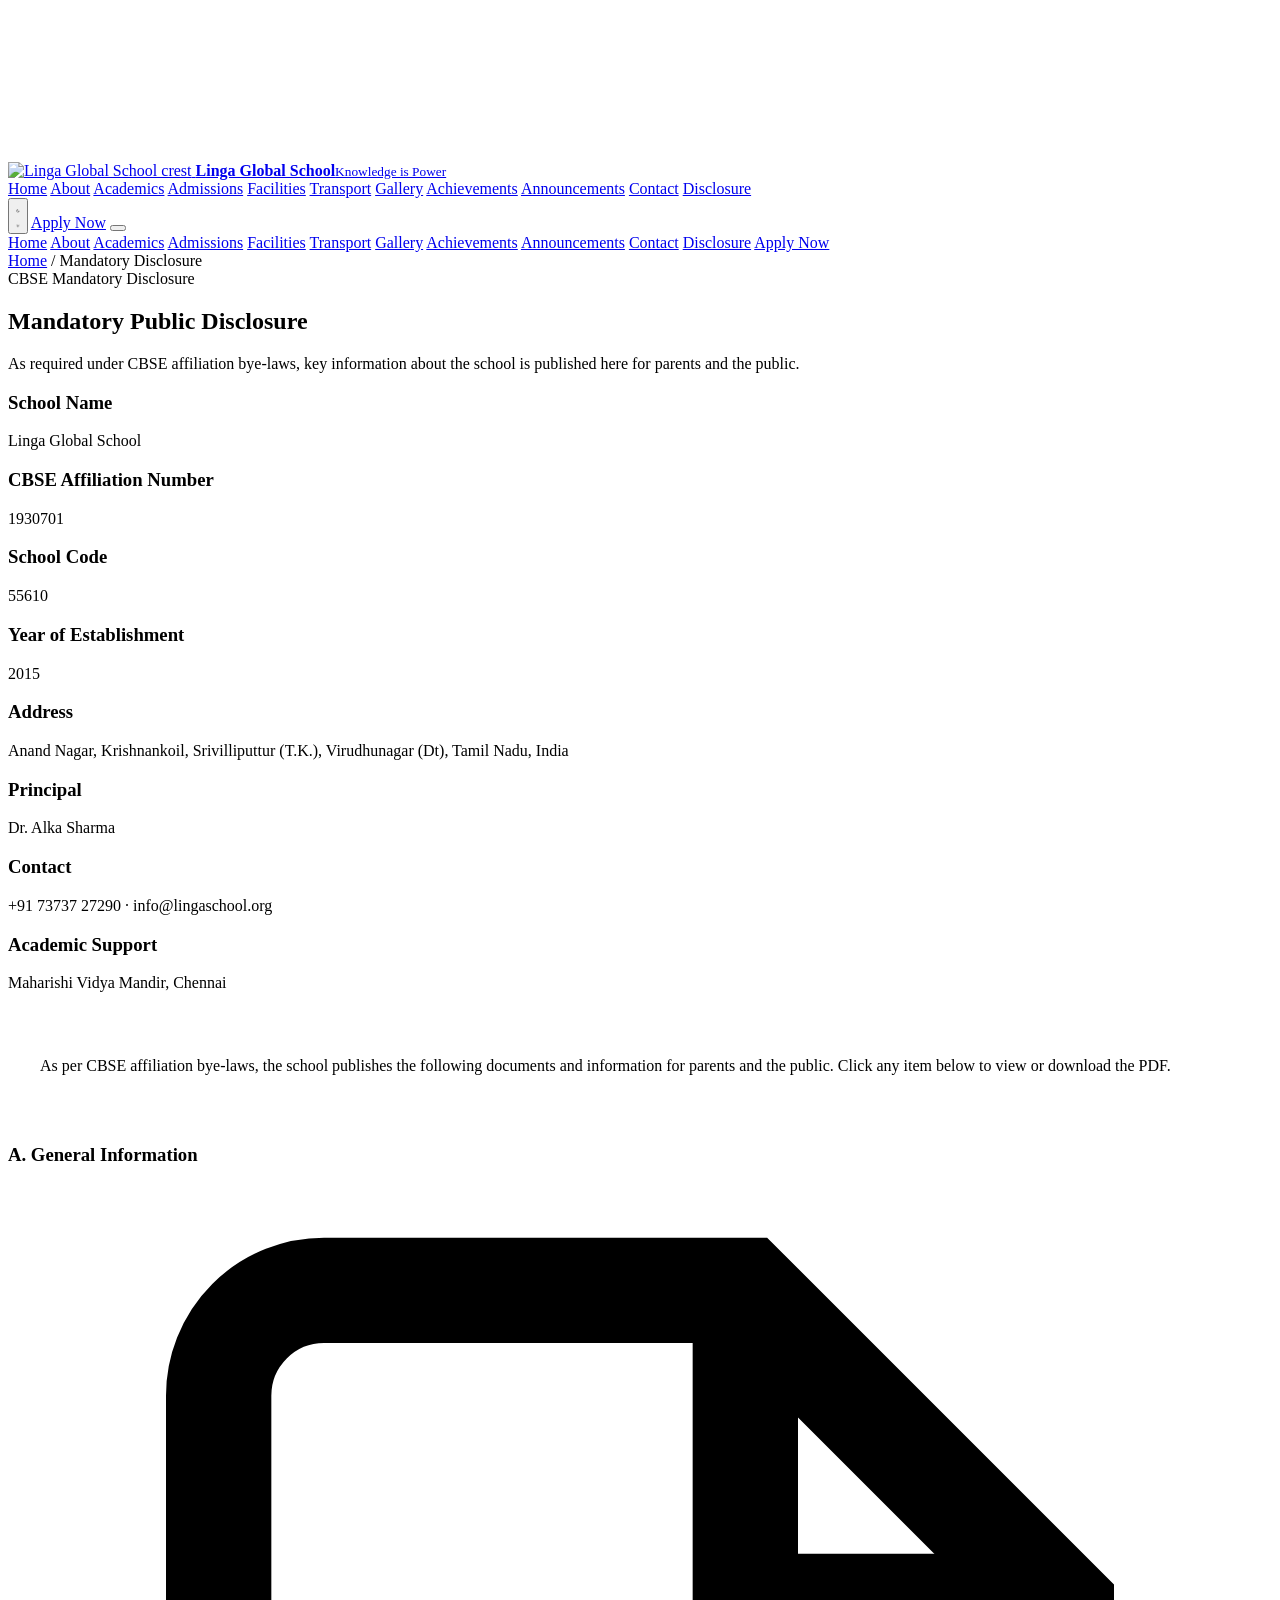
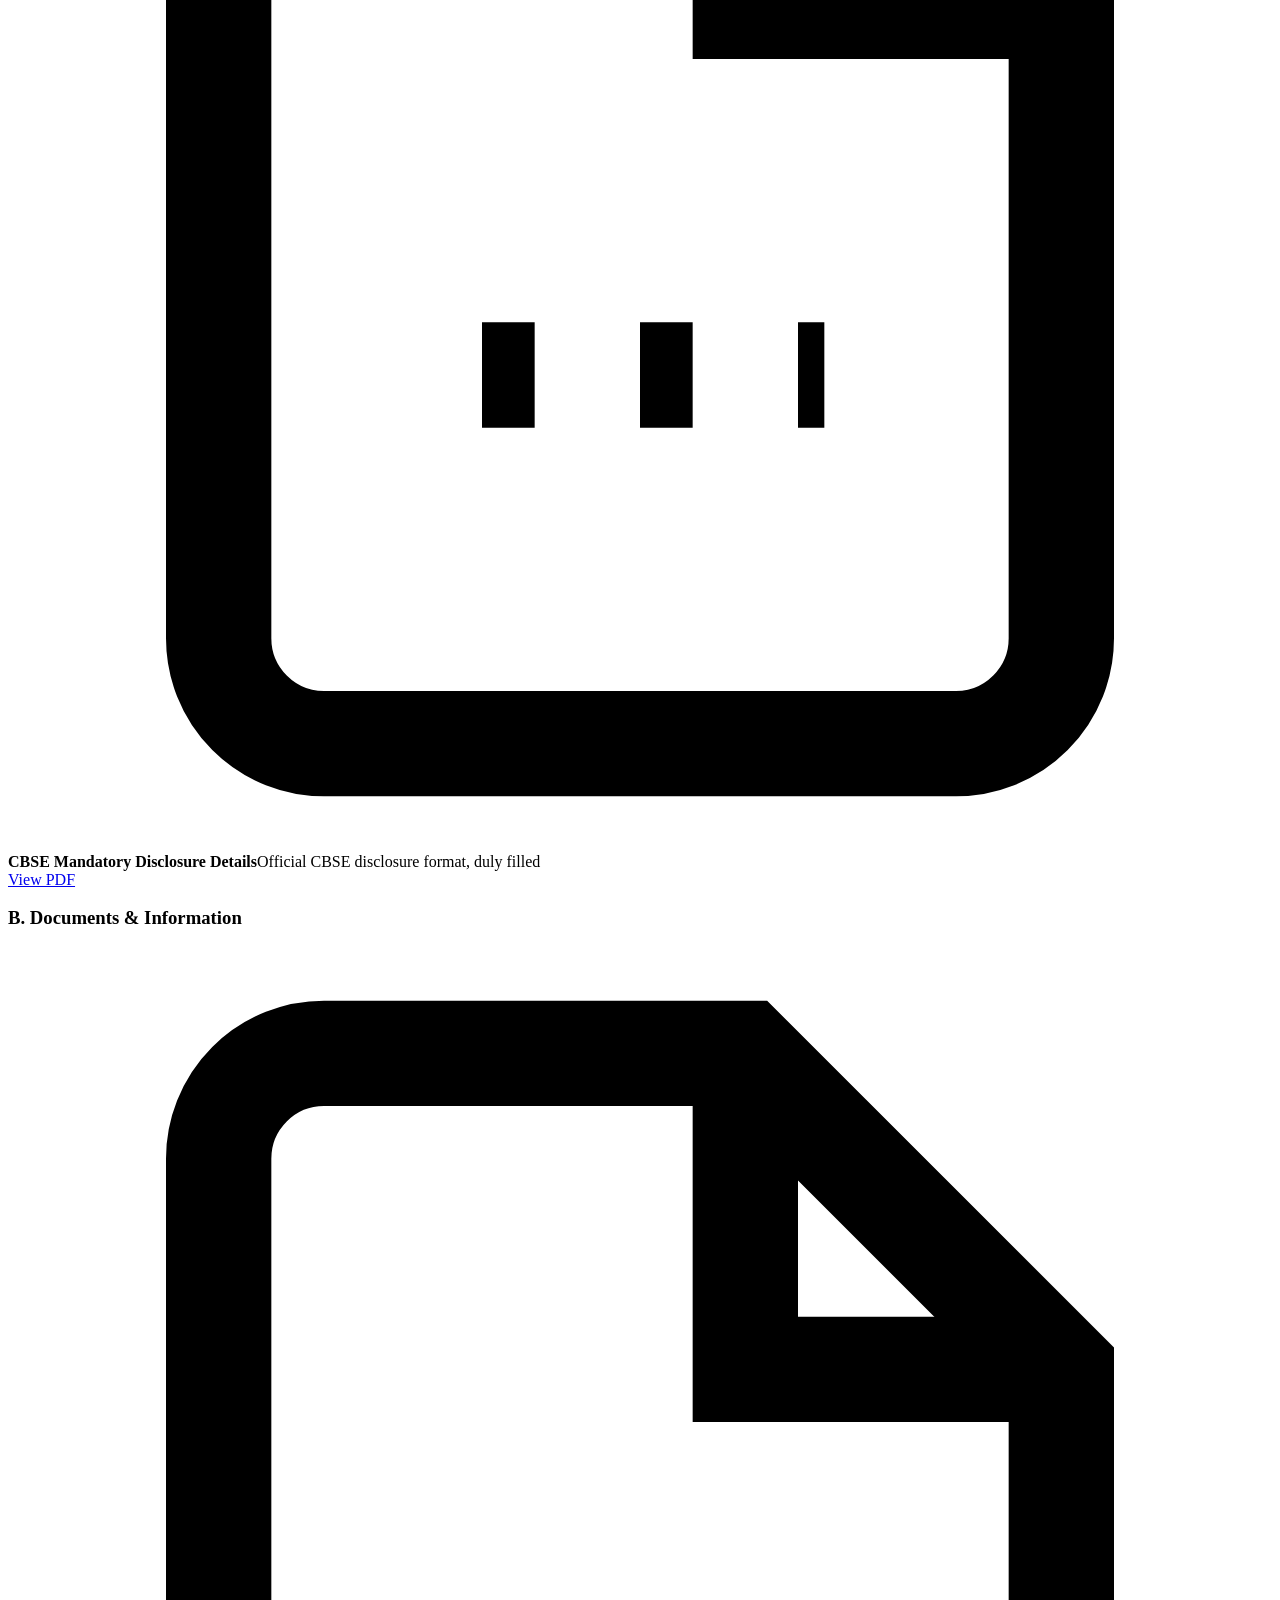
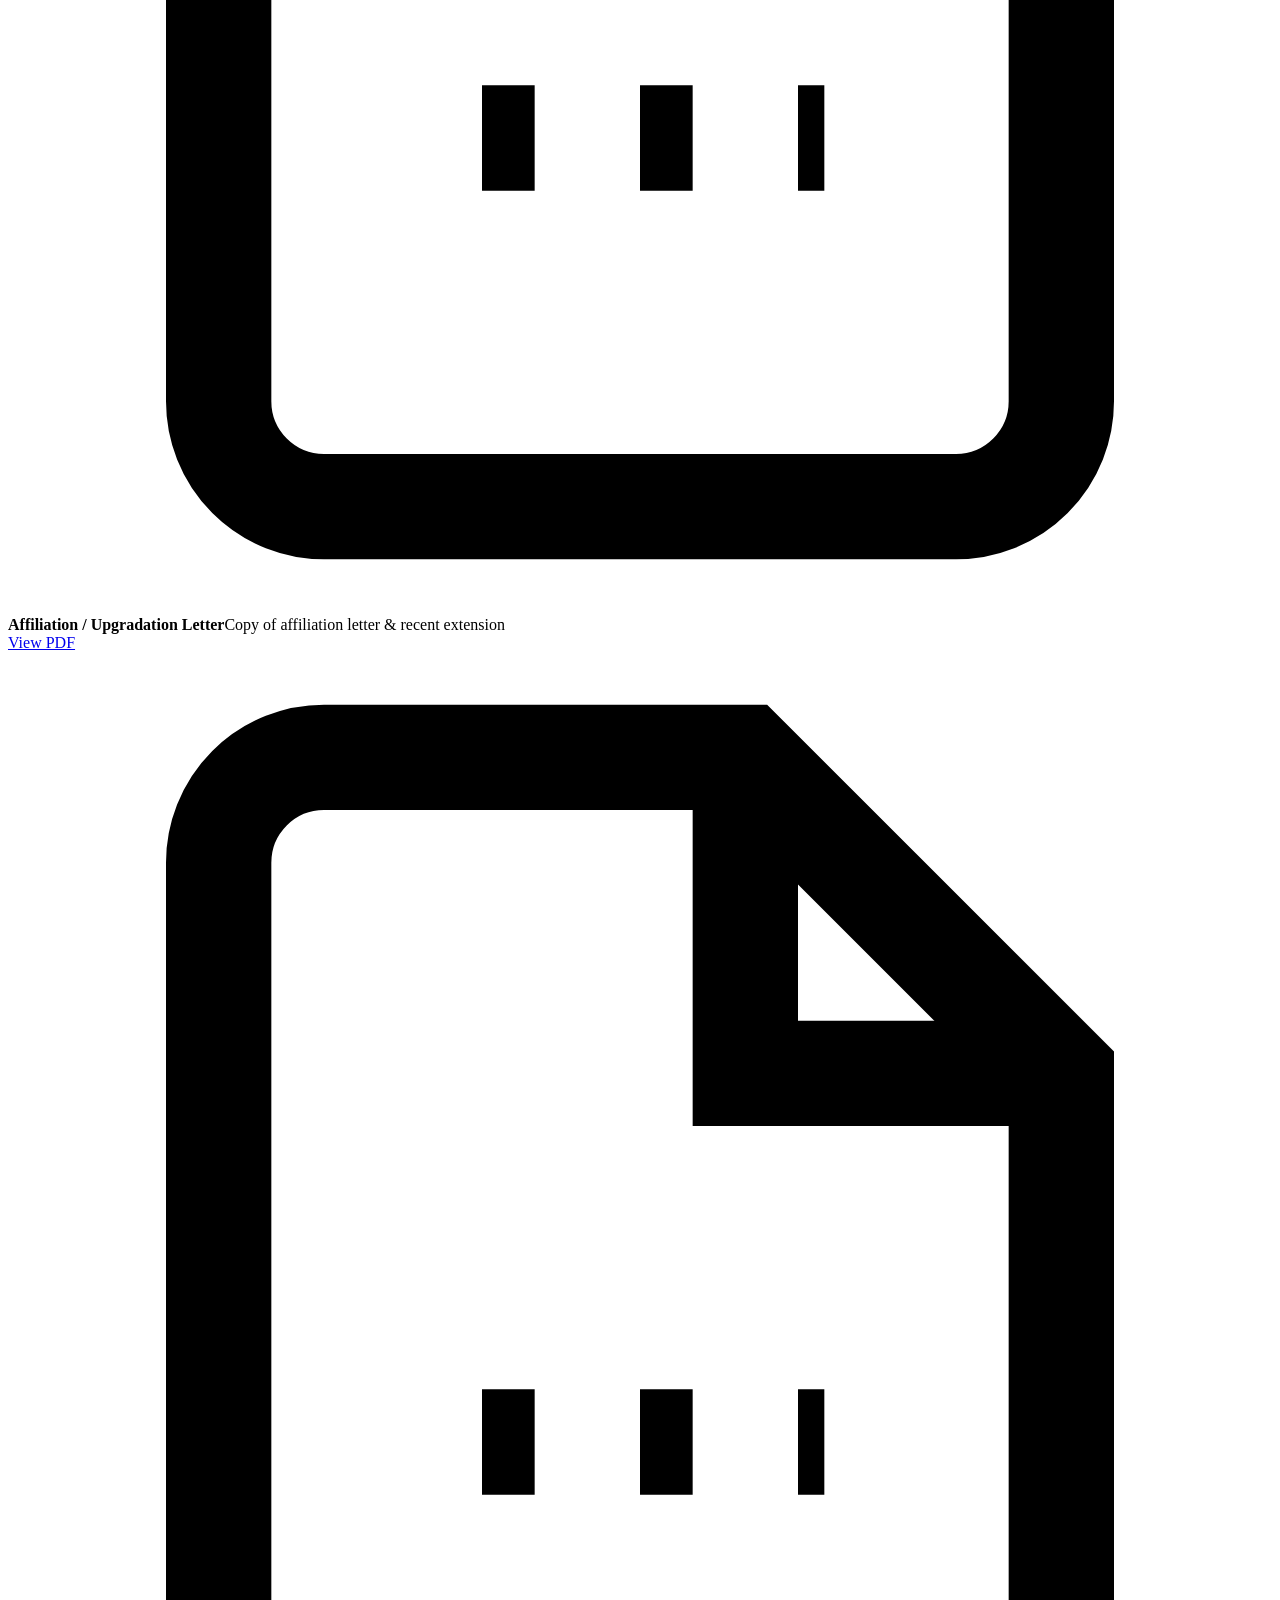
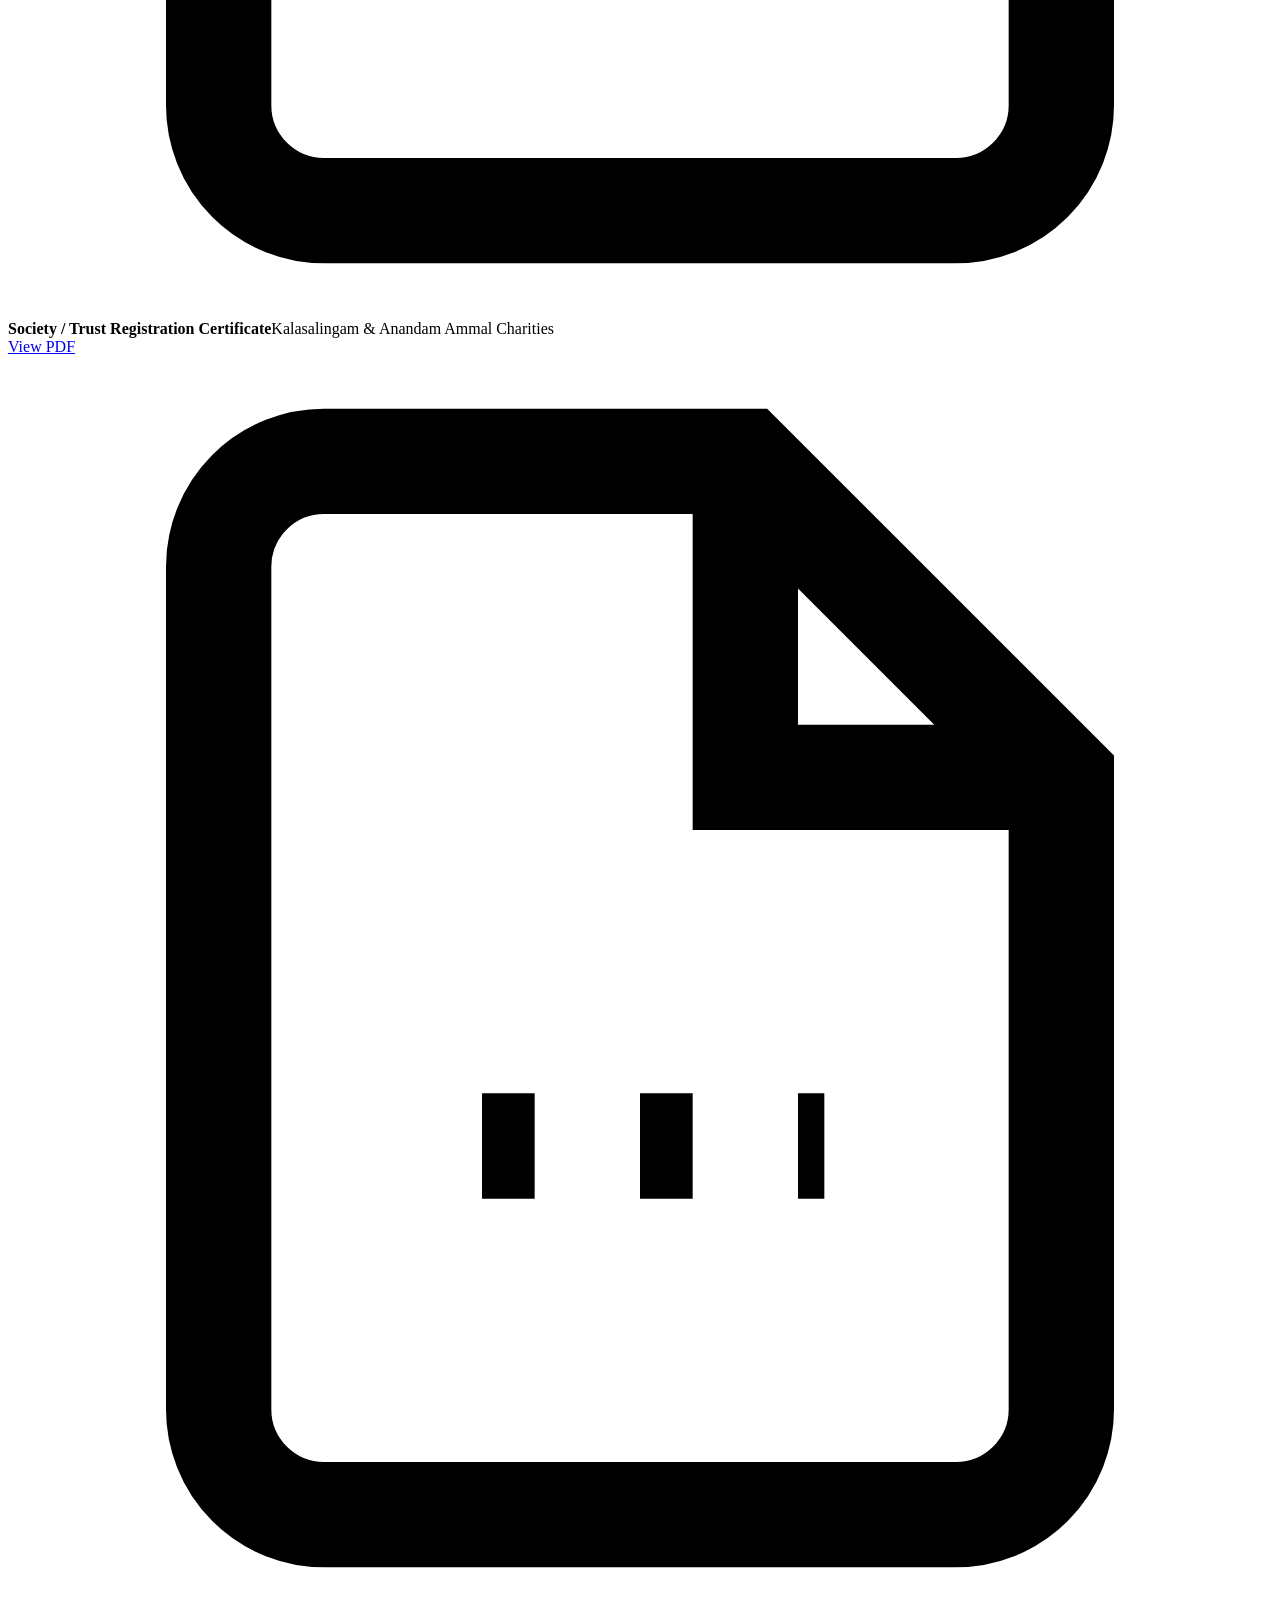
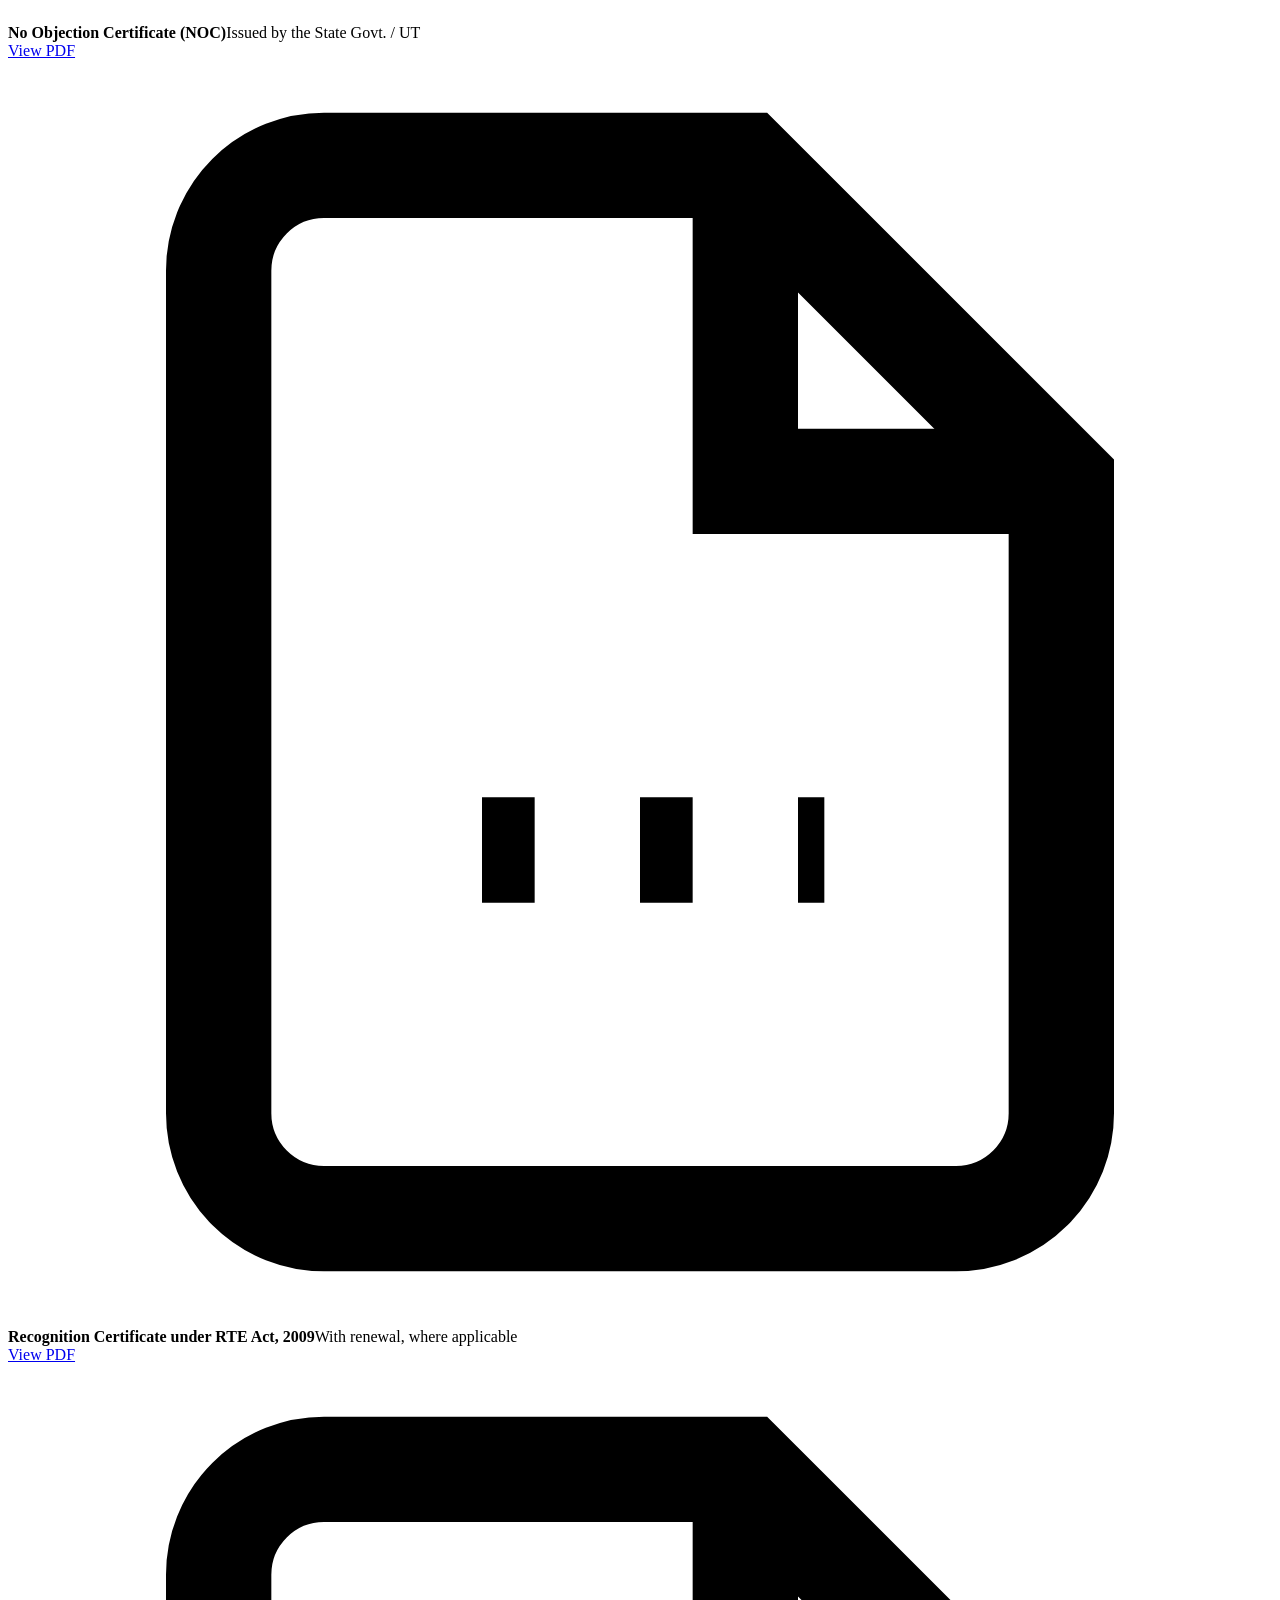
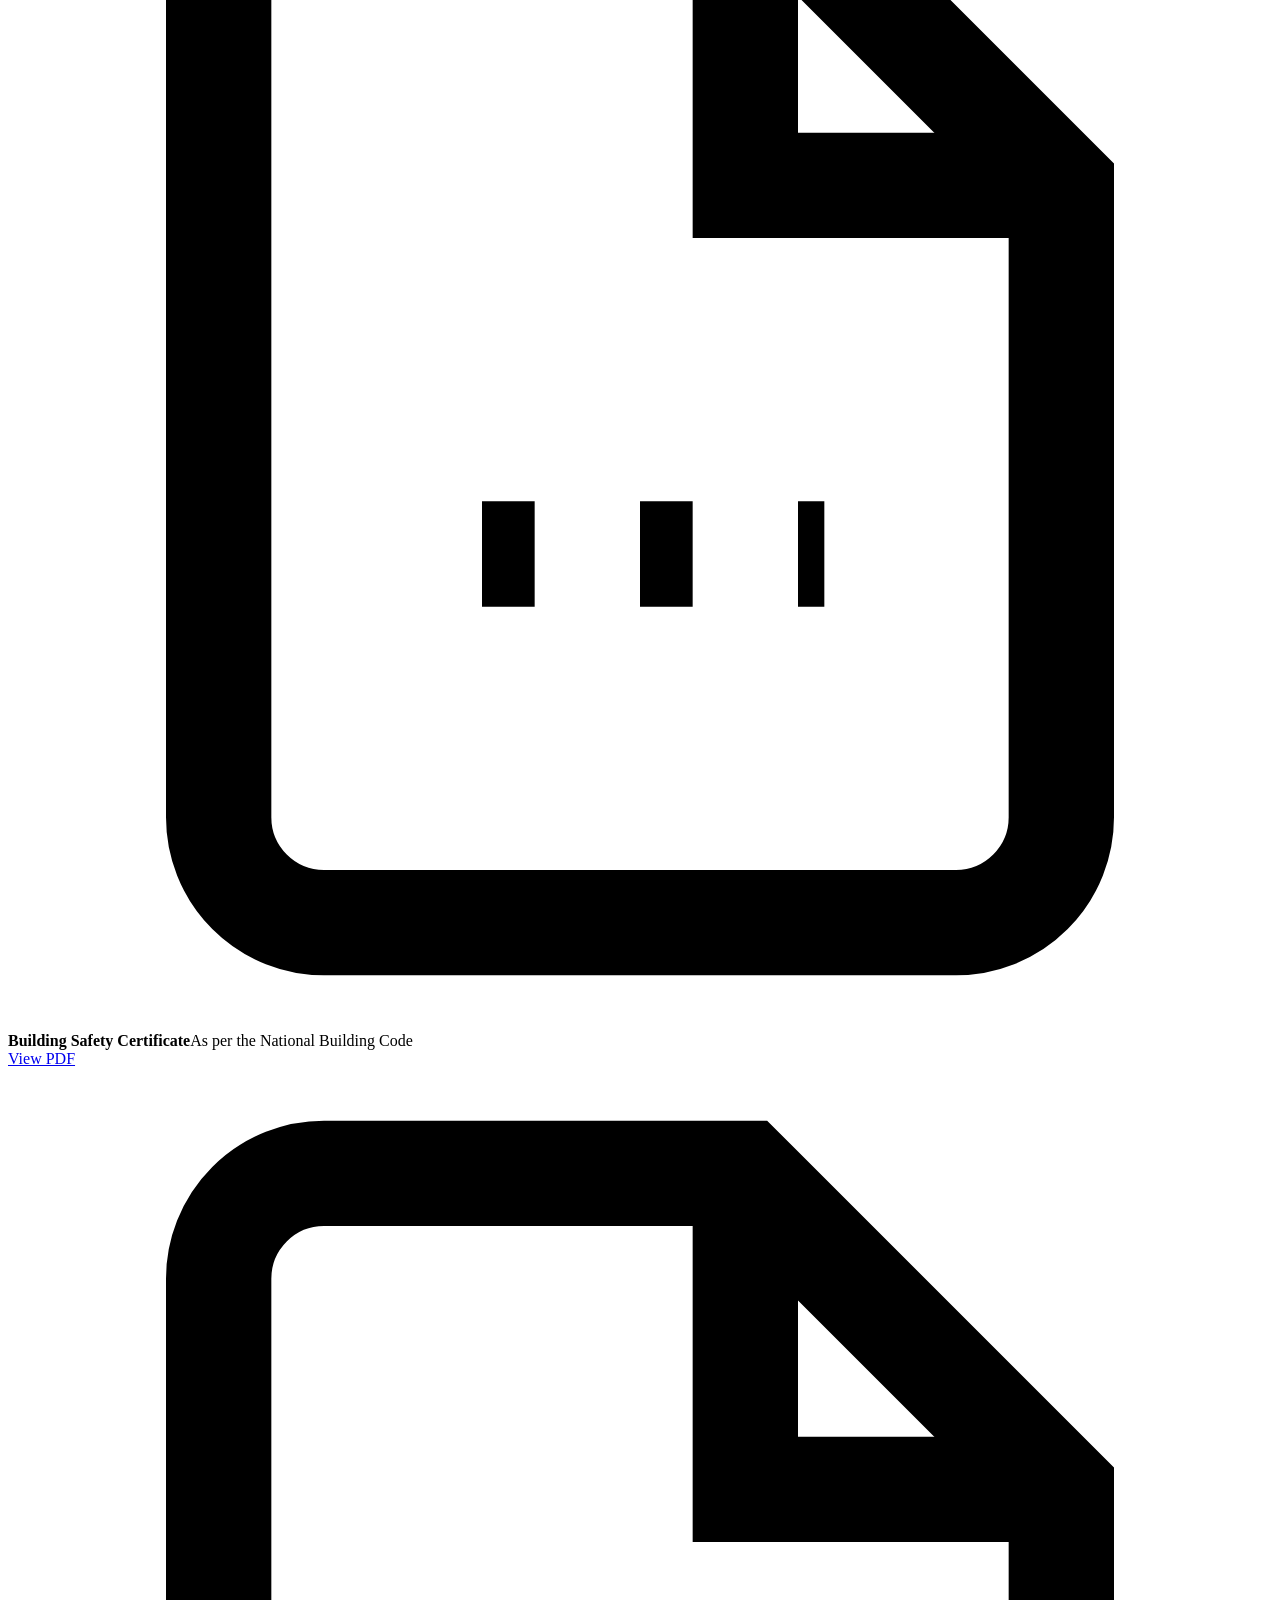
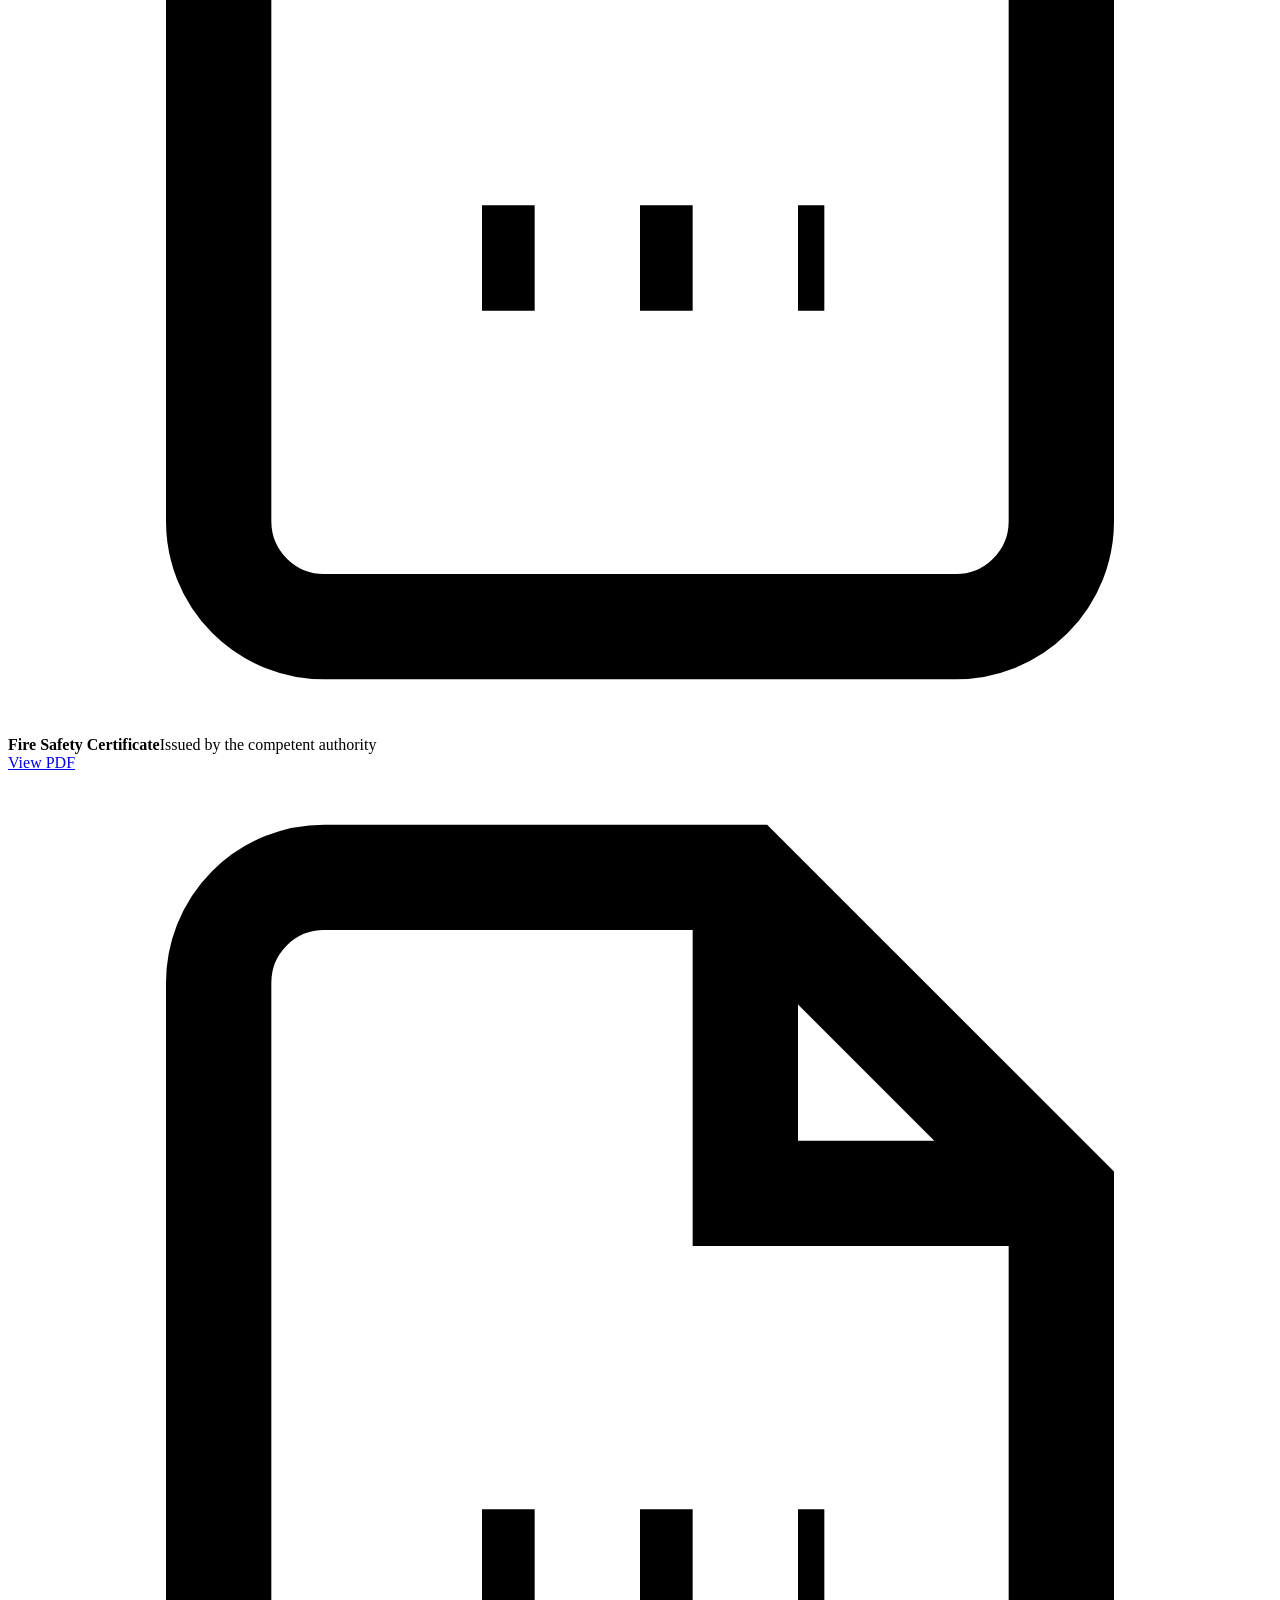
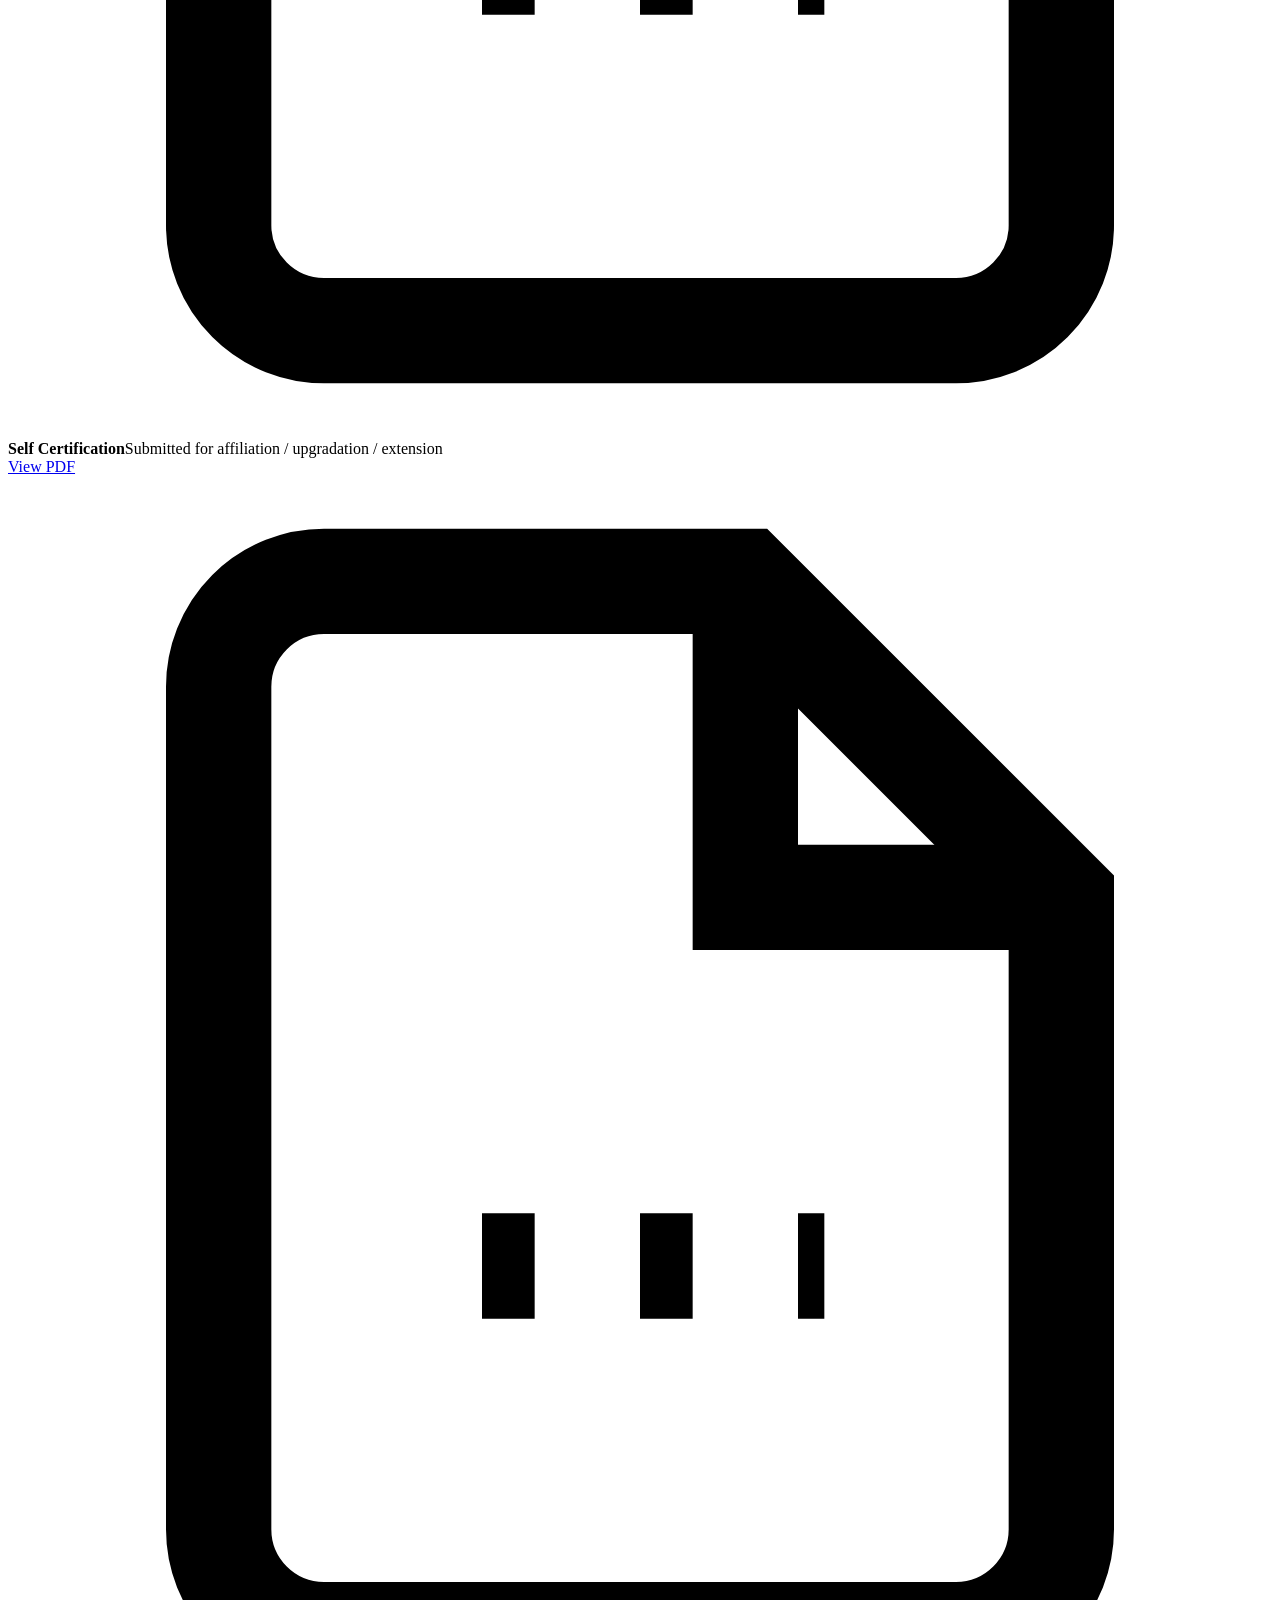
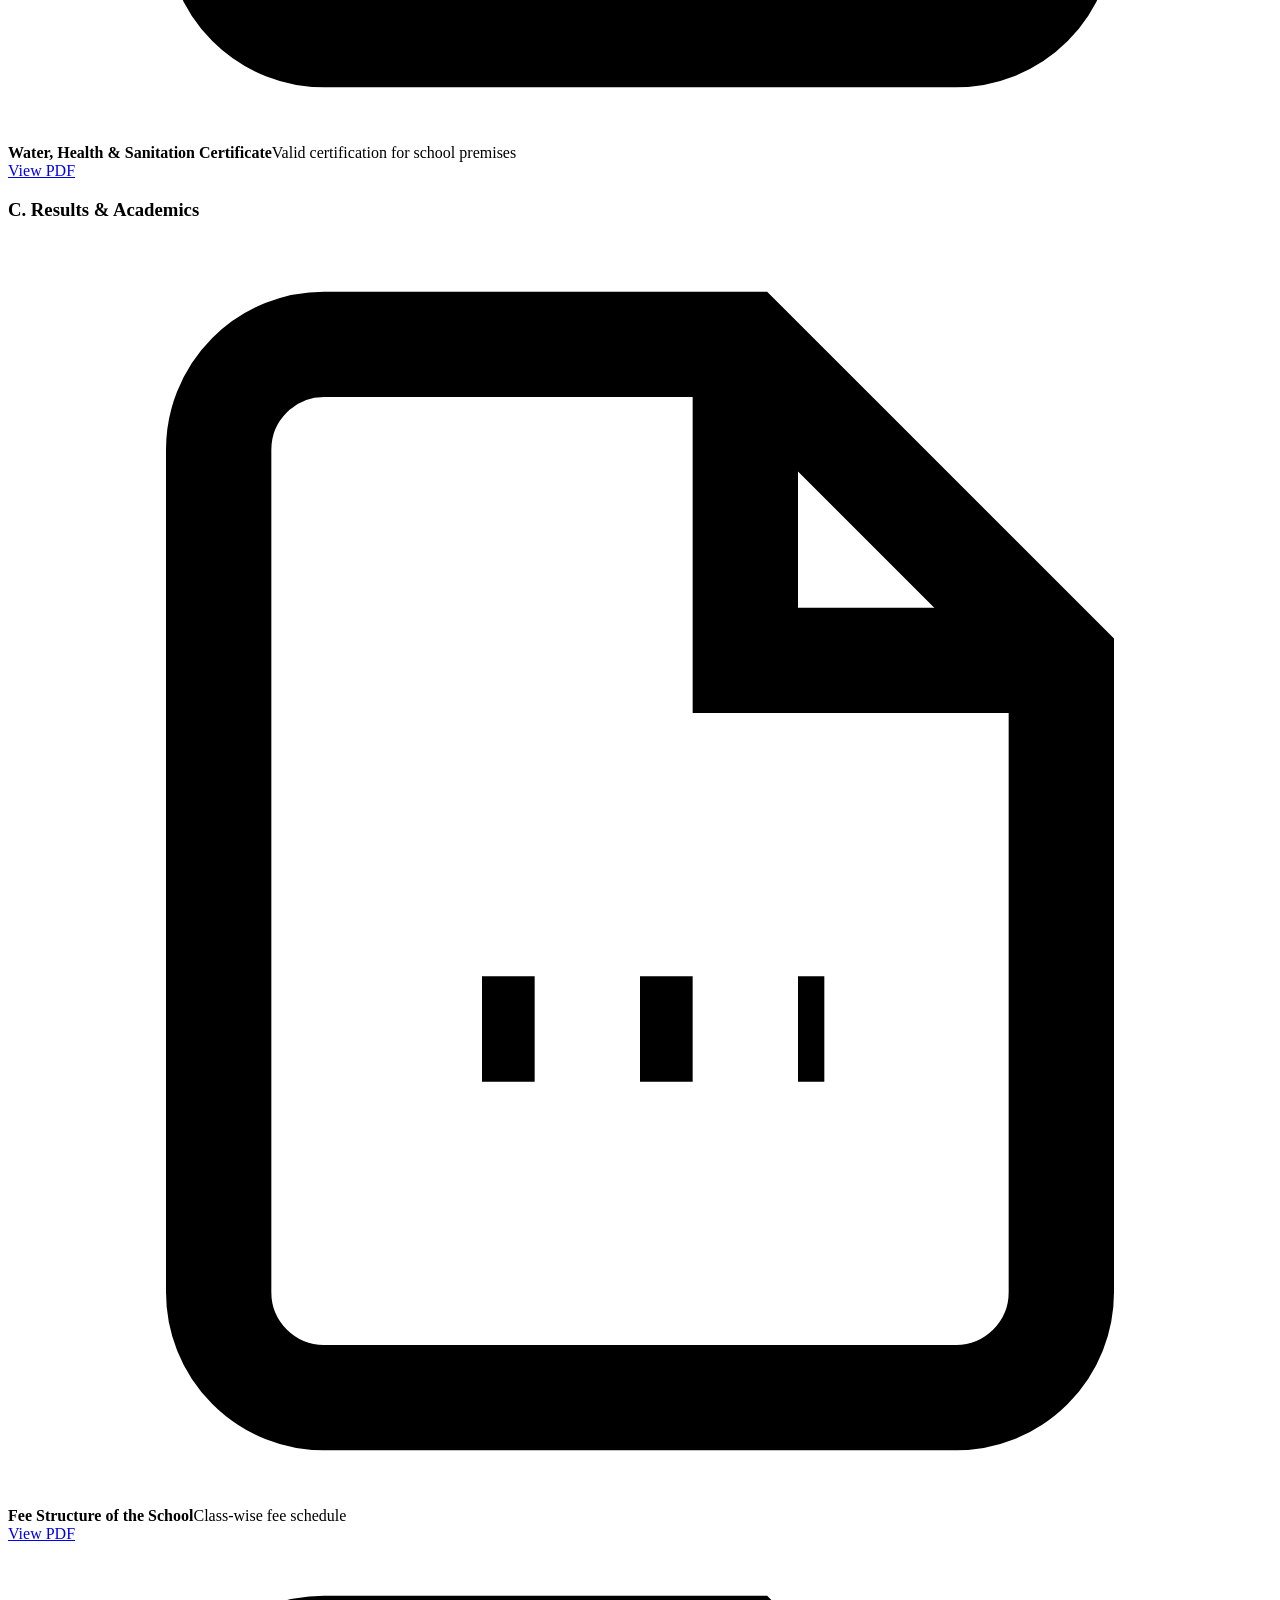
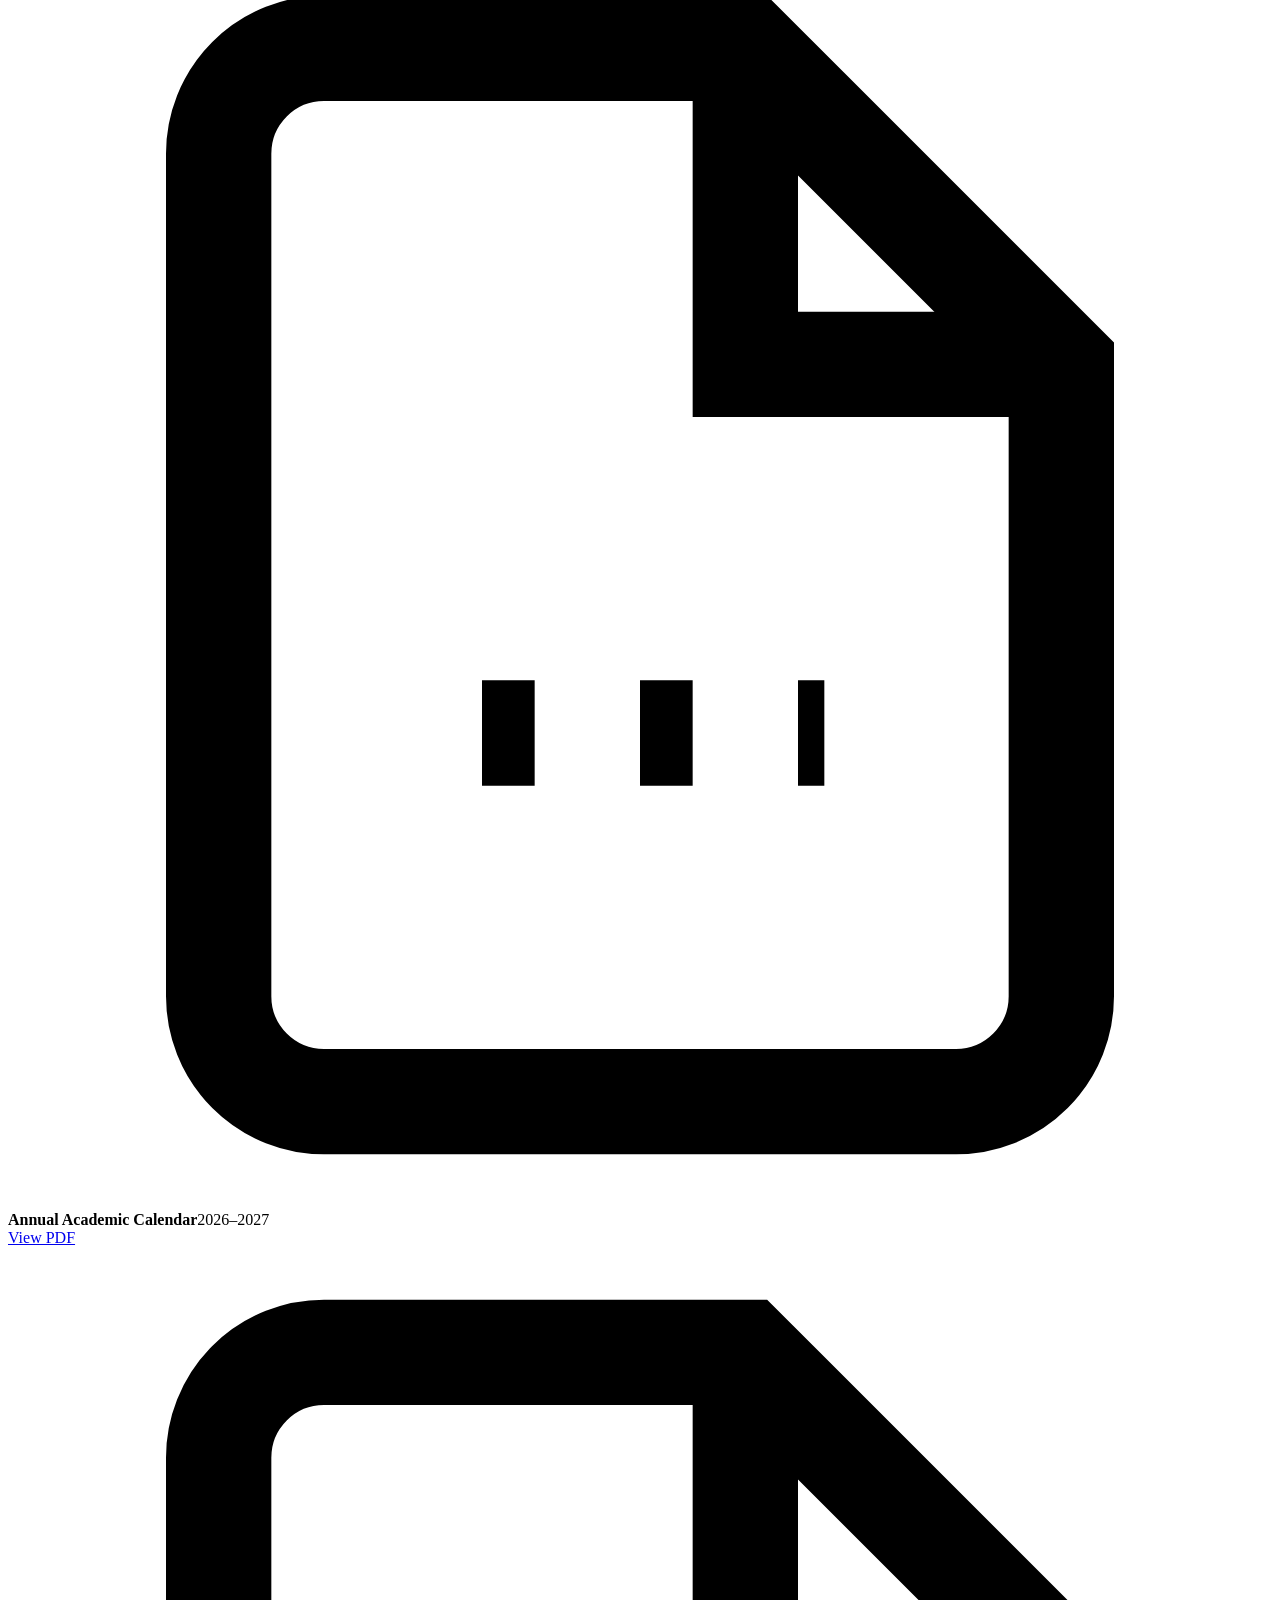
==== disclosure.html @ 6f4e3b1f "Add files via upload" ====
<!DOCTYPE html>
<html lang="en">
<head>
<meta charset="UTF-8">
<meta name="viewport" content="width=device-width, initial-scale=1.0">
<title>Mandatory Disclosure | Linga Global School</title>
<meta name="description" content="CBSE Mandatory Public Disclosure information for Linga Global School.">
<meta name="theme-color" content="#1B2E7A">
<link rel="icon" href="assets/images/logo-round.jpg">
<link rel="preconnect" href="https://fonts.googleapis.com">
<link href="https://fonts.googleapis.com/css2?family=Sora:wght@400;500;600;700;800https://fonts.googleapis.com/css2?family=Sora:wght@400;500;600;700;800&family=Plus+Jakarta+Sans:wght@400;500;600;700;800&family=JetBrains+Mono:wght@400;500;700&display=swapfamily=Plus+Jakarta+Sans:wght@400;500;600;700;800https://fonts.googleapis.com/css2?family=Sora:wght@400;500;600;700;800&family=Plus+Jakarta+Sans:wght@400;500;600;700;800&family=JetBrains+Mono:wght@400;500;700&display=swapfamily=JetBrains+Mono:wght@400;500;700https://fonts.googleapis.com/css2?family=Sora:wght@400;500;600;700;800&family=Plus+Jakarta+Sans:wght@400;500;600;700;800&family=JetBrains+Mono:wght@400;500;700&display=swapfamily=Archivo+Blackhttps://fonts.googleapis.com/css2?family=Sora:wght@400;500;600;700;800&family=Plus+Jakarta+Sans:wght@400;500;600;700;800&family=JetBrains+Mono:wght@400;500;700&display=swapdisplay=swap" rel="stylesheet">
<link rel="stylesheet" href="assets/css/style.css">
</head>
<body>
<canvas id="bgGradient" aria-hidden="true"></canvas>

<div class="loader"><div class="loader-globe"></div></div>

<a href="#main" class="small" style="position:absolute;left:-9999px;top:0;">Skip to content</a>

<nav class="nav" id="siteNav">
  <div class="container nav-inner">
    <a href="index.html" class="brand">
      <img src="assets/images/logo-round.jpg" alt="Linga Global School crest">
      <span class="brand-text"><b>Linga Global School</b><small>Knowledge is Power</small></span>
    </a>
    <div class="nav-links">
        <a href="index.html" class="">Home</a>
        <a href="about.html" class="">About</a>
        <a href="academics.html" class="">Academics</a>
        <a href="admissions.html" class="">Admissions</a>
        <a href="facilities.html" class="">Facilities</a>
        <a href="transport.html" class="">Transport</a>
        <a href="gallery.html" class="">Gallery</a>
        <a href="achievements.html" class="">Achievements</a>
        <a href="announcements.html" class="">Announcements</a>
        <a href="contact.html" class="">Contact</a>
        <a href="disclosure.html" class="active">Disclosure</a>
    </div>
    <div class="nav-actions">
      <button class="theme-toggle" aria-label="Toggle dark mode">
        <svg class="moon" viewBox="0 0 24 24" fill="none" stroke="currentColor" stroke-width="2"><path d="M21 12.79A9 9 0 1 1 11.21 3 7 7 0 0 0 21 12.79z"/></svg>
        <svg class="sun" viewBox="0 0 24 24" fill="none" stroke="currentColor" stroke-width="2"><circle cx="12" cy="12" r="4"/><path d="M12 2v2M12 20v2M4.9 4.9l1.4 1.4M17.7 17.7l1.4 1.4M2 12h2M20 12h2M4.9 19.1l1.4-1.4M17.7 6.3l1.4-1.4"/></svg>
      </button>
      <a href="admissions.html" class="btn btn-primary btn-sm magnetic"><span>Apply Now</span></a>
      <button class="nav-burger" aria-label="Open menu"><span></span></button>
    </div>
  </div>
</nav>

<div class="mobile-panel">
    <a href="index.html">Home</a>
    <a href="about.html">About</a>
    <a href="academics.html">Academics</a>
    <a href="admissions.html">Admissions</a>
    <a href="facilities.html">Facilities</a>
    <a href="transport.html">Transport</a>
    <a href="gallery.html">Gallery</a>
    <a href="achievements.html">Achievements</a>
    <a href="announcements.html">Announcements</a>
    <a href="contact.html">Contact</a>
    <a href="disclosure.html">Disclosure</a>
    <a href="admissions.html" class="btn btn-primary btn-block mt-24"><span>Apply Now</span></a>
</div>

<main id="main">

<section class="page-hero">
  <div class="container">
    <div class="crumb"><a href="index.html">Home</a> / Mandatory Disclosure</div>
    <span class="eyebrow" data-reveal>CBSE Mandatory Disclosure</span>
    <h1 data-reveal>Mandatory Public Disclosure</h1>
    <p data-reveal>As required under CBSE affiliation bye-laws, key information about the school is published here for parents and the public.</p>
  </div>
</section>

<section>
  <div class="container">
    <div class="grid-2 stagger">
      <div class="card" data-reveal><h3>School Name</h3><p class="mt-8">Linga Global School</p></div>
      <div class="card" data-reveal><h3>CBSE Affiliation Number</h3><p class="mt-8">1930701</p></div>
      <div class="card" data-reveal><h3>School Code</h3><p class="mt-8">55610</p></div>
      <div class="card" data-reveal><h3>Year of Establishment</h3><p class="mt-8">2015</p></div>
      <div class="card" data-reveal><h3>Address</h3><p class="mt-8">Anand Nagar, Krishnankoil, Srivilliputtur (T.K.), Virudhunagar (Dt), Tamil Nadu, India</p></div>
      <div class="card" data-reveal><h3>Principal</h3><p class="mt-8">Dr. Alka Sharma</p></div>
      <div class="card" data-reveal><h3>Contact</h3><p class="mt-8">+91 73737 27290 &middot; info@lingaschool.org</p></div>
      <div class="card" data-reveal><h3>Academic Support</h3><p class="mt-8">Maharishi Vidya Mandir, Chennai</p></div>
    </div>

    <div class="glass mt-40" style="padding:28px 32px;" data-reveal>
      <p class="muted" style="line-height:1.8;">As per CBSE affiliation bye-laws, the school publishes the following documents and information for parents and the public. Click any item below to view or download the PDF.</p>
    </div>

    <!-- SECTION A -->
    <div class="doc-section" data-reveal>
      <h3 class="doc-heading">A. General Information</h3>
      <div class="doc-list">
        <div class="doc-row">
          <span class="doc-icon"><svg viewBox="0 0 24 24" fill="none" stroke="currentColor" stroke-width="2"><path d="M14 2H6a2 2 0 0 0-2 2v16a2 2 0 0 0 2 2h12a2 2 0 0 0 2-2V8z"/><path d="M14 2v6h6"/><path d="M9 15h1M12 15h1M15 15h.5"/></svg></span>
          <div class="doc-info"><b>CBSE Mandatory Disclosure Details</b><span>Official CBSE disclosure format, duly filled</span></div>
          <a class="btn btn-outline btn-sm" href="assets/documents/mandatory/cbse-mandatory-disclosure-format.pdf" target="_blank" rel="noopener"><span>View PDF</span></a>
        </div>
      </div>
    </div>

    <!-- SECTION B -->
    <div class="doc-section" data-reveal>
      <h3 class="doc-heading">B. Documents &amp; Information</h3>
      <div class="doc-list">
        <div class="doc-row"><span class="doc-icon"><svg viewBox="0 0 24 24" fill="none" stroke="currentColor" stroke-width="2"><path d="M14 2H6a2 2 0 0 0-2 2v16a2 2 0 0 0 2 2h12a2 2 0 0 0 2-2V8z"/><path d="M14 2v6h6"/><path d="M9 15h1M12 15h1M15 15h.5"/></svg></span><div class="doc-info"><b>Affiliation / Upgradation Letter</b><span>Copy of affiliation letter &amp; recent extension</span></div><a class="btn btn-outline btn-sm" href="assets/documents/mandatory/affiliation-letter.pdf" target="_blank" rel="noopener"><span>View PDF</span></a></div>
        <div class="doc-row"><span class="doc-icon"><svg viewBox="0 0 24 24" fill="none" stroke="currentColor" stroke-width="2"><path d="M14 2H6a2 2 0 0 0-2 2v16a2 2 0 0 0 2 2h12a2 2 0 0 0 2-2V8z"/><path d="M14 2v6h6"/><path d="M9 15h1M12 15h1M15 15h.5"/></svg></span><div class="doc-info"><b>Society / Trust Registration Certificate</b><span>Kalasalingam &amp; Anandam Ammal Charities</span></div><a class="btn btn-outline btn-sm" href="assets/documents/mandatory/trust-deed.pdf" target="_blank" rel="noopener"><span>View PDF</span></a></div>
        <div class="doc-row"><span class="doc-icon"><svg viewBox="0 0 24 24" fill="none" stroke="currentColor" stroke-width="2"><path d="M14 2H6a2 2 0 0 0-2 2v16a2 2 0 0 0 2 2h12a2 2 0 0 0 2-2V8z"/><path d="M14 2v6h6"/><path d="M9 15h1M12 15h1M15 15h.5"/></svg></span><div class="doc-info"><b>No Objection Certificate (NOC)</b><span>Issued by the State Govt. / UT</span></div><a class="btn btn-outline btn-sm" href="assets/documents/mandatory/noc-state-govt.pdf" target="_blank" rel="noopener"><span>View PDF</span></a></div>
        <div class="doc-row"><span class="doc-icon"><svg viewBox="0 0 24 24" fill="none" stroke="currentColor" stroke-width="2"><path d="M14 2H6a2 2 0 0 0-2 2v16a2 2 0 0 0 2 2h12a2 2 0 0 0 2-2V8z"/><path d="M14 2v6h6"/><path d="M9 15h1M12 15h1M15 15h.5"/></svg></span><div class="doc-info"><b>Recognition Certificate under RTE Act, 2009</b><span>With renewal, where applicable</span></div><a class="btn btn-outline btn-sm" href="assets/documents/mandatory/rte-recognition-certificate.pdf" target="_blank" rel="noopener"><span>View PDF</span></a></div>
        <div class="doc-row"><span class="doc-icon"><svg viewBox="0 0 24 24" fill="none" stroke="currentColor" stroke-width="2"><path d="M14 2H6a2 2 0 0 0-2 2v16a2 2 0 0 0 2 2h12a2 2 0 0 0 2-2V8z"/><path d="M14 2v6h6"/><path d="M9 15h1M12 15h1M15 15h.5"/></svg></span><div class="doc-info"><b>Building Safety Certificate</b><span>As per the National Building Code</span></div><a class="btn btn-outline btn-sm" href="assets/documents/mandatory/building-safety-certificate.pdf" target="_blank" rel="noopener"><span>View PDF</span></a></div>
        <div class="doc-row"><span class="doc-icon"><svg viewBox="0 0 24 24" fill="none" stroke="currentColor" stroke-width="2"><path d="M14 2H6a2 2 0 0 0-2 2v16a2 2 0 0 0 2 2h12a2 2 0 0 0 2-2V8z"/><path d="M14 2v6h6"/><path d="M9 15h1M12 15h1M15 15h.5"/></svg></span><div class="doc-info"><b>Fire Safety Certificate</b><span>Issued by the competent authority</span></div><a class="btn btn-outline btn-sm" href="assets/documents/mandatory/fire-safety-certificate.pdf" target="_blank" rel="noopener"><span>View PDF</span></a></div>
        <div class="doc-row"><span class="doc-icon"><svg viewBox="0 0 24 24" fill="none" stroke="currentColor" stroke-width="2"><path d="M14 2H6a2 2 0 0 0-2 2v16a2 2 0 0 0 2 2h12a2 2 0 0 0 2-2V8z"/><path d="M14 2v6h6"/><path d="M9 15h1M12 15h1M15 15h.5"/></svg></span><div class="doc-info"><b>Self Certification</b><span>Submitted for affiliation / upgradation / extension</span></div><a class="btn btn-outline btn-sm" href="assets/documents/mandatory/self-certification.pdf" target="_blank" rel="noopener"><span>View PDF</span></a></div>
        <div class="doc-row"><span class="doc-icon"><svg viewBox="0 0 24 24" fill="none" stroke="currentColor" stroke-width="2"><path d="M14 2H6a2 2 0 0 0-2 2v16a2 2 0 0 0 2 2h12a2 2 0 0 0 2-2V8z"/><path d="M14 2v6h6"/><path d="M9 15h1M12 15h1M15 15h.5"/></svg></span><div class="doc-info"><b>Water, Health &amp; Sanitation Certificate</b><span>Valid certification for school premises</span></div><a class="btn btn-outline btn-sm" href="assets/documents/mandatory/water-health-sanitation-certificate.pdf" target="_blank" rel="noopener"><span>View PDF</span></a></div>
      </div>
    </div>

    <!-- SECTION C -->
    <div class="doc-section" data-reveal>
      <h3 class="doc-heading">C. Results &amp; Academics</h3>
      <div class="doc-list">
        <div class="doc-row"><span class="doc-icon"><svg viewBox="0 0 24 24" fill="none" stroke="currentColor" stroke-width="2"><path d="M14 2H6a2 2 0 0 0-2 2v16a2 2 0 0 0 2 2h12a2 2 0 0 0 2-2V8z"/><path d="M14 2v6h6"/><path d="M9 15h1M12 15h1M15 15h.5"/></svg></span><div class="doc-info"><b>Fee Structure of the School</b><span>Class-wise fee schedule</span></div><a class="btn btn-outline btn-sm" href="assets/documents/mandatory/fee-structure.pdf" target="_blank" rel="noopener"><span>View PDF</span></a></div>
        <div class="doc-row"><span class="doc-icon"><svg viewBox="0 0 24 24" fill="none" stroke="currentColor" stroke-width="2"><path d="M14 2H6a2 2 0 0 0-2 2v16a2 2 0 0 0 2 2h12a2 2 0 0 0 2-2V8z"/><path d="M14 2v6h6"/><path d="M9 15h1M12 15h1M15 15h.5"/></svg></span><div class="doc-info"><b>Annual Academic Calendar</b><span>2026–2027</span></div><a class="btn btn-outline btn-sm" href="assets/documents/mandatory/academic-calendar.pdf" target="_blank" rel="noopener"><span>View PDF</span></a></div>
        <div class="doc-row"><span class="doc-icon"><svg viewBox="0 0 24 24" fill="none" stroke="currentColor" stroke-width="2"><path d="M14 2H6a2 2 0 0 0-2 2v16a2 2 0 0 0 2 2h12a2 2 0 0 0 2-2V8z"/><path d="M14 2v6h6"/><path d="M9 15h1M12 15h1M15 15h.5"/></svg></span><div class="doc-info"><b>School Management Committee (SMC)</b><span>List of members</span></div><a class="btn btn-outline btn-sm" href="assets/documents/mandatory/smc-list.pdf" target="_blank" rel="noopener"><span>View PDF</span></a></div>
        <div class="doc-row"><span class="doc-icon"><svg viewBox="0 0 24 24" fill="none" stroke="currentColor" stroke-width="2"><path d="M14 2H6a2 2 0 0 0-2 2v16a2 2 0 0 0 2 2h12a2 2 0 0 0 2-2V8z"/><path d="M14 2v6h6"/><path d="M9 15h1M12 15h1M15 15h.5"/></svg></span><div class="doc-info"><b>Parents Teachers Association (PTA)</b><span>List of members</span></div><a class="btn btn-outline btn-sm" href="assets/documents/mandatory/pta-members-list.pdf" target="_blank" rel="noopener"><span>View PDF</span></a></div>
      </div>

      <div class="doc-table-wrap">
        <h3 class="doc-heading" style="margin-top:32px;">Board Result — Class X</h3>
        <table class="doc-table">
          <thead><tr><th>Year</th><th>Registered</th><th>Passed</th><th>Pass %</th></tr></thead>
          <tbody>
            <tr><td>2018</td><td>29</td><td>29</td><td>100%</td></tr>
            <tr><td>2019</td><td>33</td><td>33</td><td>100%</td></tr>
            <tr><td>2020</td><td>39</td><td>39</td><td>100%</td></tr>
            <tr><td>2021</td><td>37</td><td>37</td><td>100%</td></tr>
            <tr><td>2022</td><td>52</td><td>52</td><td>100%</td></tr>
            <tr><td>2023</td><td>59</td><td>59</td><td>100%</td></tr>
            <tr><td>2024</td><td>46</td><td>46</td><td>100%</td></tr>
          </tbody>
        </table>
      </div>

      <div class="doc-table-wrap">
        <h3 class="doc-heading" style="margin-top:32px;">Board Result — Class XII</h3>
        <table class="doc-table">
          <thead><tr><th>Year</th><th>Registered</th><th>Passed</th><th>Pass %</th></tr></thead>
          <tbody>
            <tr><td>2020</td><td>6</td><td>6</td><td>100%</td></tr>
            <tr><td>2021</td><td>18</td><td>18</td><td>100%</td></tr>
            <tr><td>2022</td><td>27</td><td>27</td><td>100%</td></tr>
            <tr><td>2023</td><td>25</td><td>25</td><td>100%</td></tr>
            <tr><td>2024</td><td>35</td><td>35</td><td>100%</td></tr>
          </tbody>
        </table>
      </div>
    </div>

    <!-- SECTION D -->
    <div class="doc-section" data-reveal>
      <h3 class="doc-heading">D. Staff (Teaching)</h3>
      <div class="grid-2 stagger">
        <div class="card" data-reveal><h3>Total Teachers</h3><p class="mt-8">52 &middot; PGT 14 &middot; TGT 12 &middot; PRT 18</p></div>
        <div class="card" data-reveal><h3>Teacher : Section Ratio</h3><p class="mt-8">1 : 30</p></div>
        <div class="card" data-reveal><h3>Special Educator</h3><p class="mt-8">1</p></div>
        <div class="card" data-reveal><h3>Counsellor &amp; Wellness Teacher</h3><p class="mt-8">1</p></div>
      </div>
      <div class="doc-list mt-24">
        <div class="doc-row"><span class="doc-icon"><svg viewBox="0 0 24 24" fill="none" stroke="currentColor" stroke-width="2"><path d="M14 2H6a2 2 0 0 0-2 2v16a2 2 0 0 0 2 2h12a2 2 0 0 0 2-2V8z"/><path d="M14 2v6h6"/><path d="M9 15h1M12 15h1M15 15h.5"/></svg></span><div class="doc-info"><b>Staff Details</b><span>Full list of teaching staff</span></div><a class="btn btn-outline btn-sm" href="assets/documents/mandatory/staff-details.pdf" target="_blank" rel="noopener"><span>View PDF</span></a></div>
      </div>
    </div>

    <div class="glass mt-40" style="padding:32px;" data-reveal>
      <h3>Need a certified copy?</h3>
      <p class="muted mt-8" style="line-height:1.8;">For any document above, or to verify affiliation status directly, you can also check the CBSE website using Affiliation No. 1930701.</p>
      <a href="contact.html" class="btn btn-outline magnetic mt-24"><span>Request a document →</span></a>
    </div>
  </div>
</section>

<footer class="footer">
  <div class="orbit-field" aria-hidden="true">
    <div class="orb orb-gold" style="width:400px;height:400px;top:-150px;right:-100px;opacity:.12"></div>
  </div>
  <div class="container footer-grid">
    <div>
      <div class="footer-brand">
        <img src="assets/images/logo-round.jpg" alt="LGS crest">
        <b>Linga Global School</b>
      </div>
      <p class="small" style="max-width:280px;line-height:1.7;opacity:.8;">Empowering Minds, Enriching Lives. A CBSE-affiliated global school nurturing future-ready citizens since 2015.</p>
      <div class="socials mt-24">
        <a href="https://www.instagram.com/lgs_official_2015/" target="_blank" rel="noopener" aria-label="Instagram"><svg viewBox="0 0 24 24" fill="none" stroke="currentColor" stroke-width="2"><rect x="2" y="2" width="20" height="20" rx="5"/><circle cx="12" cy="12" r="4"/><circle cx="17.5" cy="6.5" r="1"/></svg></a>
        <a href="https://www.facebook.com" target="_blank" rel="noopener" aria-label="Facebook"><svg viewBox="0 0 24 24" fill="none" stroke="currentColor" stroke-width="2"><path d="M18 2h-3a5 5 0 0 0-5 5v3H7v4h3v8h4v-8h3l1-4h-4V7a1 1 0 0 1 1-1h3z"/></svg></a>
        <a href="https://www.youtube.com" target="_blank" rel="noopener" aria-label="YouTube"><svg viewBox="0 0 24 24" fill="none" stroke="currentColor" stroke-width="2"><rect x="2" y="5" width="20" height="14" rx="4"/><path d="M10 9l5 3-5 3z"/></svg></a>
      </div>
    </div>
    <div>
      <h5>Quick Links</h5>
      <ul>
        <li><a href="about.html">About Us</a></li>
        <li><a href="academics.html">Academics</a></li>
        <li><a href="admissions.html">Admissions</a></li>
        <li><a href="gallery.html">Gallery</a></li>
        <li><a href="disclosure.html">Mandatory Disclosure</a></li>
      </ul>
    </div>
    <div>
      <h5>Admissions</h5>
      <ul>
        <li><a href="admissions.html">How to Apply</a></li>
        <li><a href="admissions.html#eligibility">Age Eligibility</a></li>
        <li><a href="admissions.html#documents">Documents Required</a></li>
        <li><a href="contact.html">Fee Enquiry</a></li>
        <li><a href="transport.html">Transport Routes</a></li>
      </ul>
    </div>
    <div>
      <h5>Reach Us</h5>
      <ul>
        <li><a href="https://maps.google.com/?q=Linga+Global+School+Anand+Nagar+Krishnankoil+Srivilliputtur+Virudhunagar+Tamil+Nadu" target="_blank" rel="noopener">Anand Nagar, Krishnankoil, Srivilliputtur (T.K.), Virudhunagar (Dt), Tamil Nadu</a></li>
        <li><a href="tel:+917373727290">+91 73737 27290</a></li>
        <li><a href="mailto:info@lingaschool.org">info@lingaschool.org</a></li>
        <li><a href="https://www.lingaschool.org" target="_blank" rel="noopener">www.lingaschool.org</a></li>
      </ul>
    </div>
  </div>
  <div class="container footer-bottom">
    <span>&copy; <span id="year"></span> Linga Global School. All rights reserved. CBSE Affiliation No. 1930701 &middot; School Code 55610</span>
    <span class="credit">Powered by Gen11</span>
  </div>
</footer>

<div class="back-top" aria-label="Back to top">
  <svg width="18" height="18" viewBox="0 0 24 24" fill="none" stroke="currentColor" stroke-width="2.4"><path d="M12 19V5M5 12l7-7 7 7"/></svg>
</div>

<script>document.getElementById('year') && (document.getElementById('year').textContent = new Date().getFullYear());</script>
<script src="assets/js/main.js"></script>

</main>
<script src="assets/js/gradient.js" defer></script>
</body>
</html>
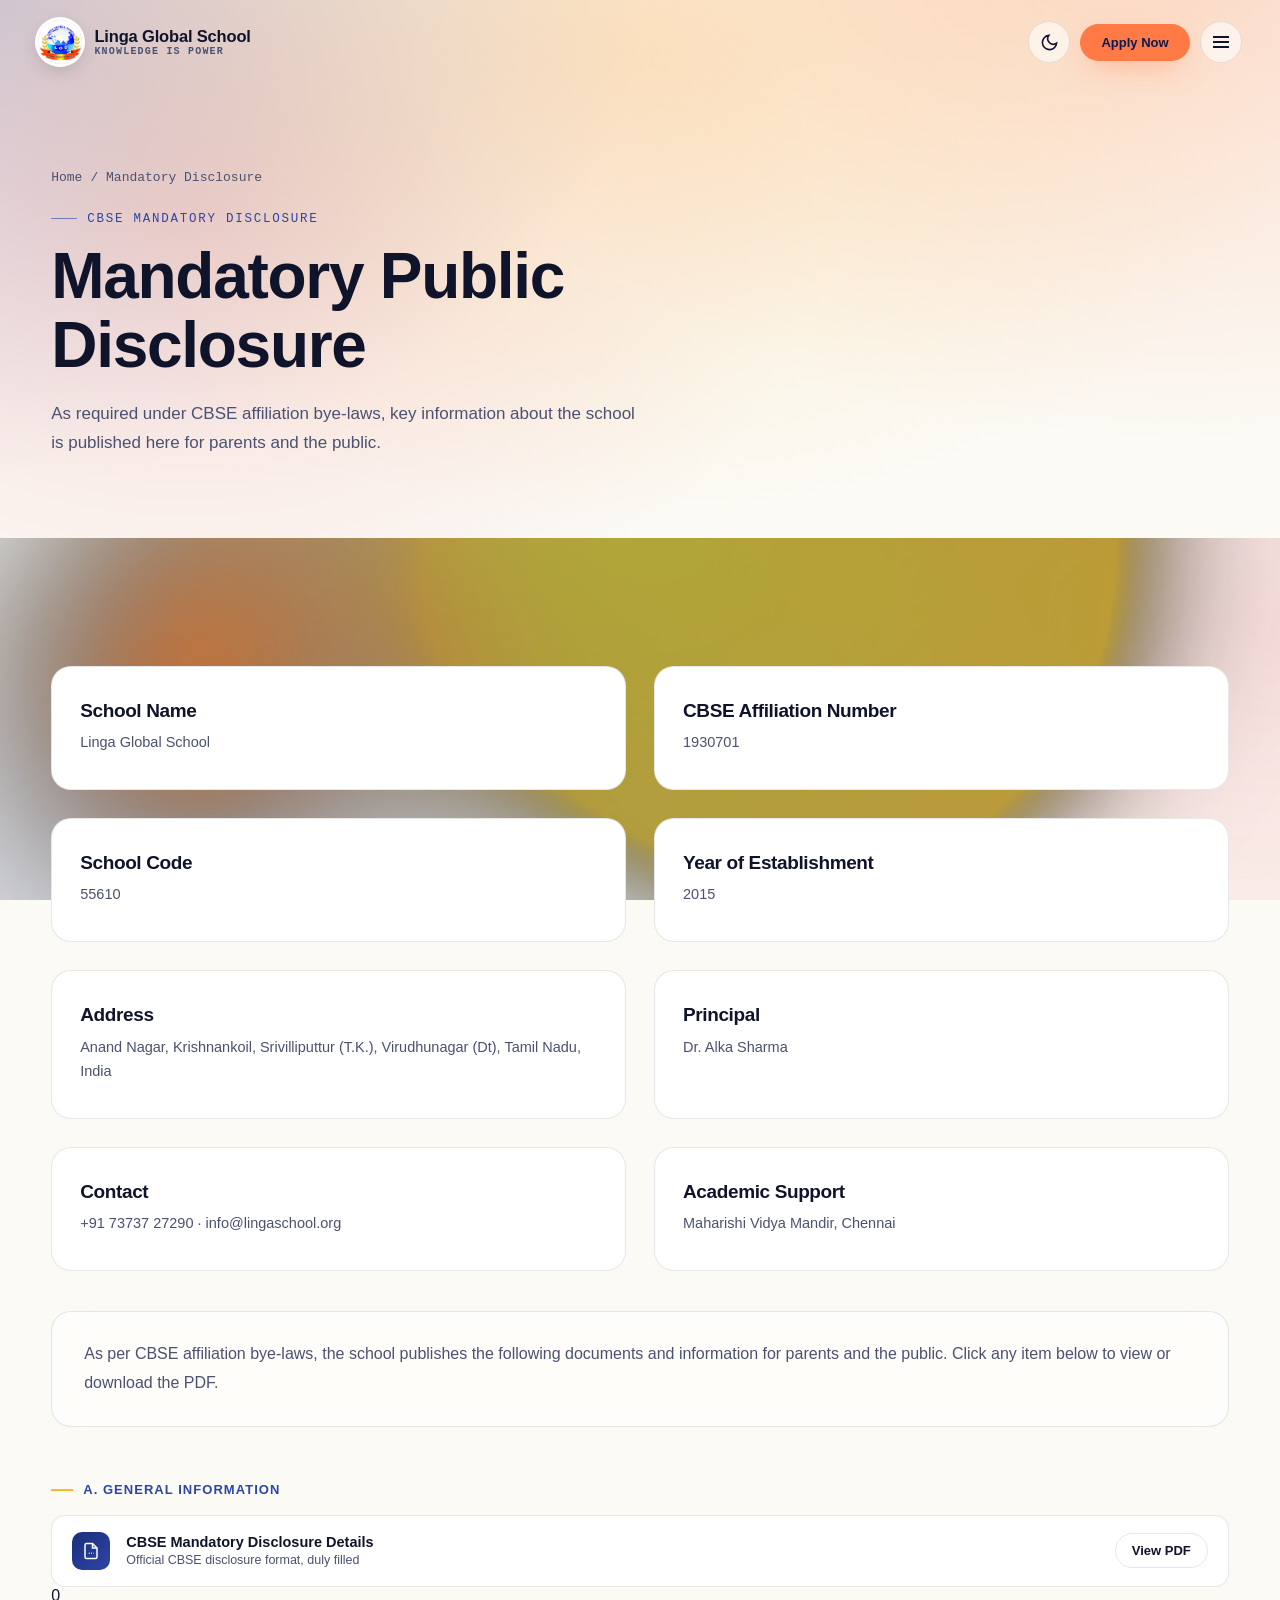
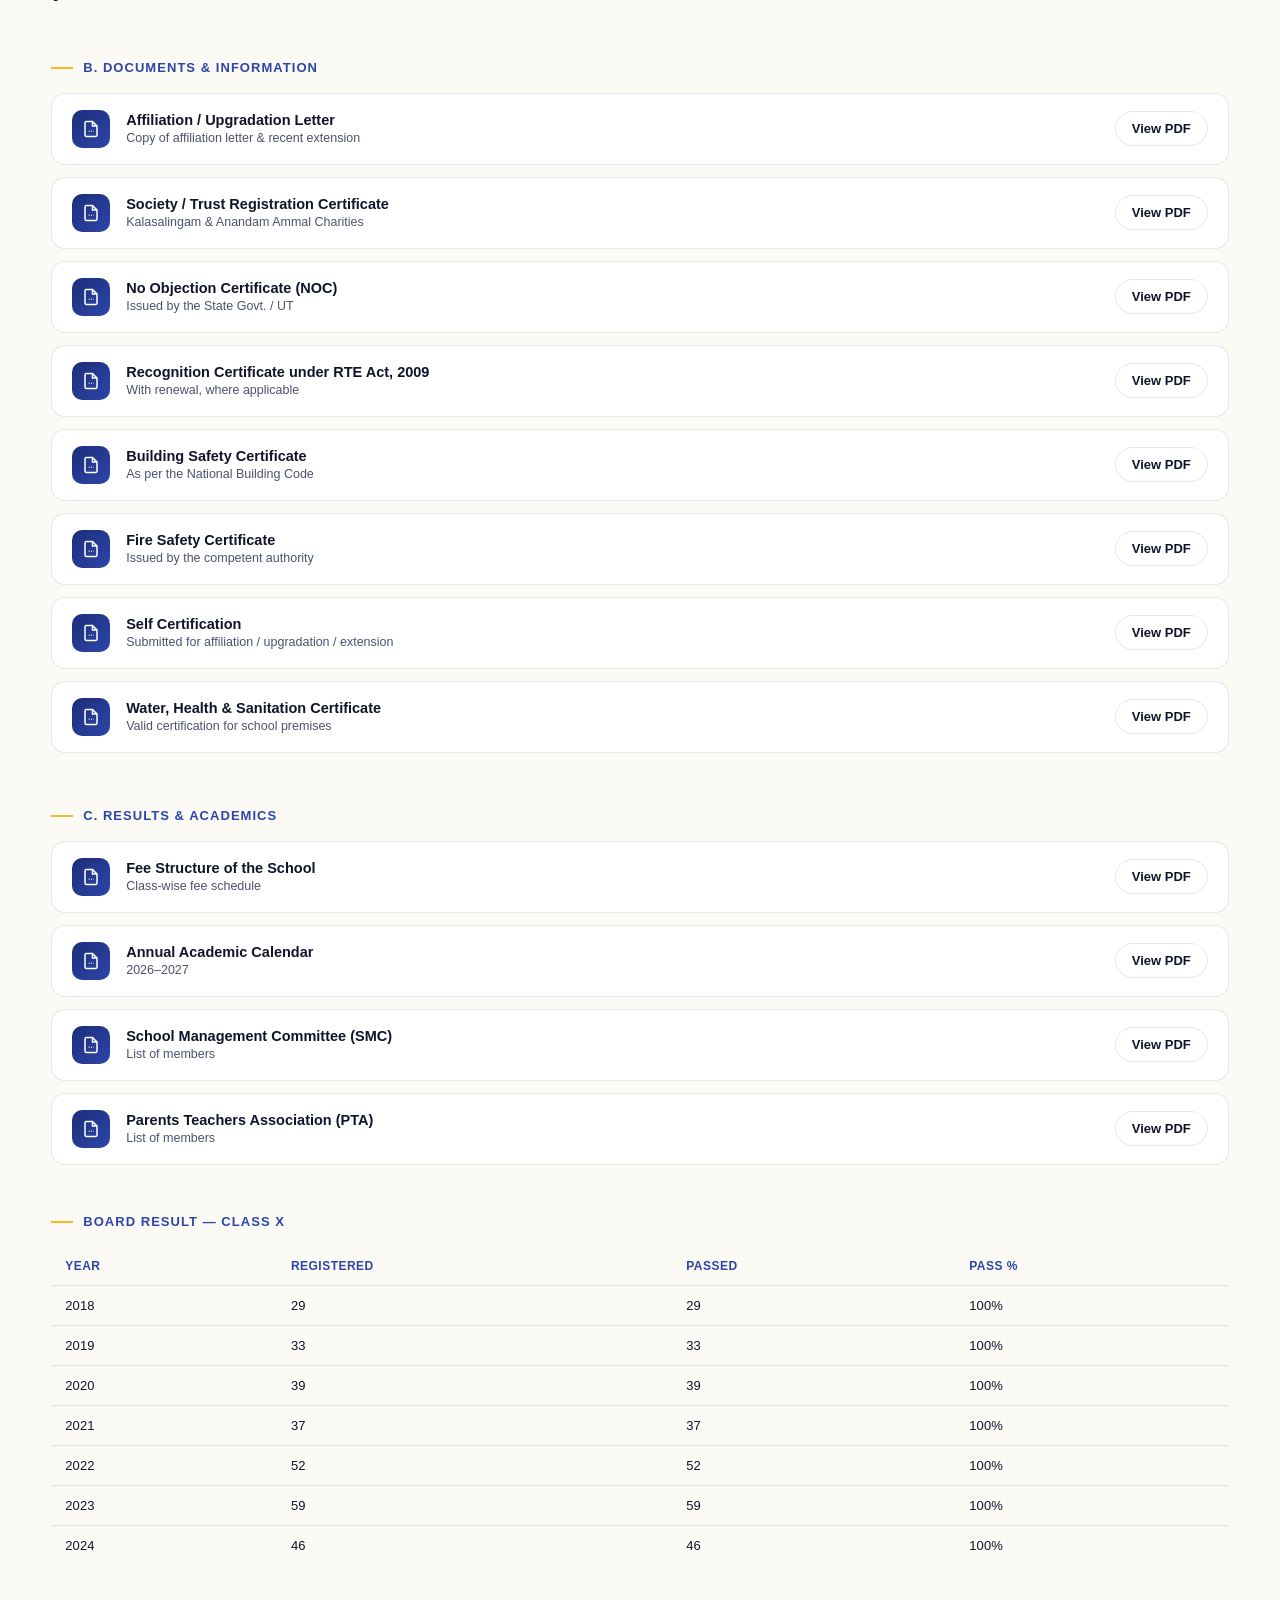
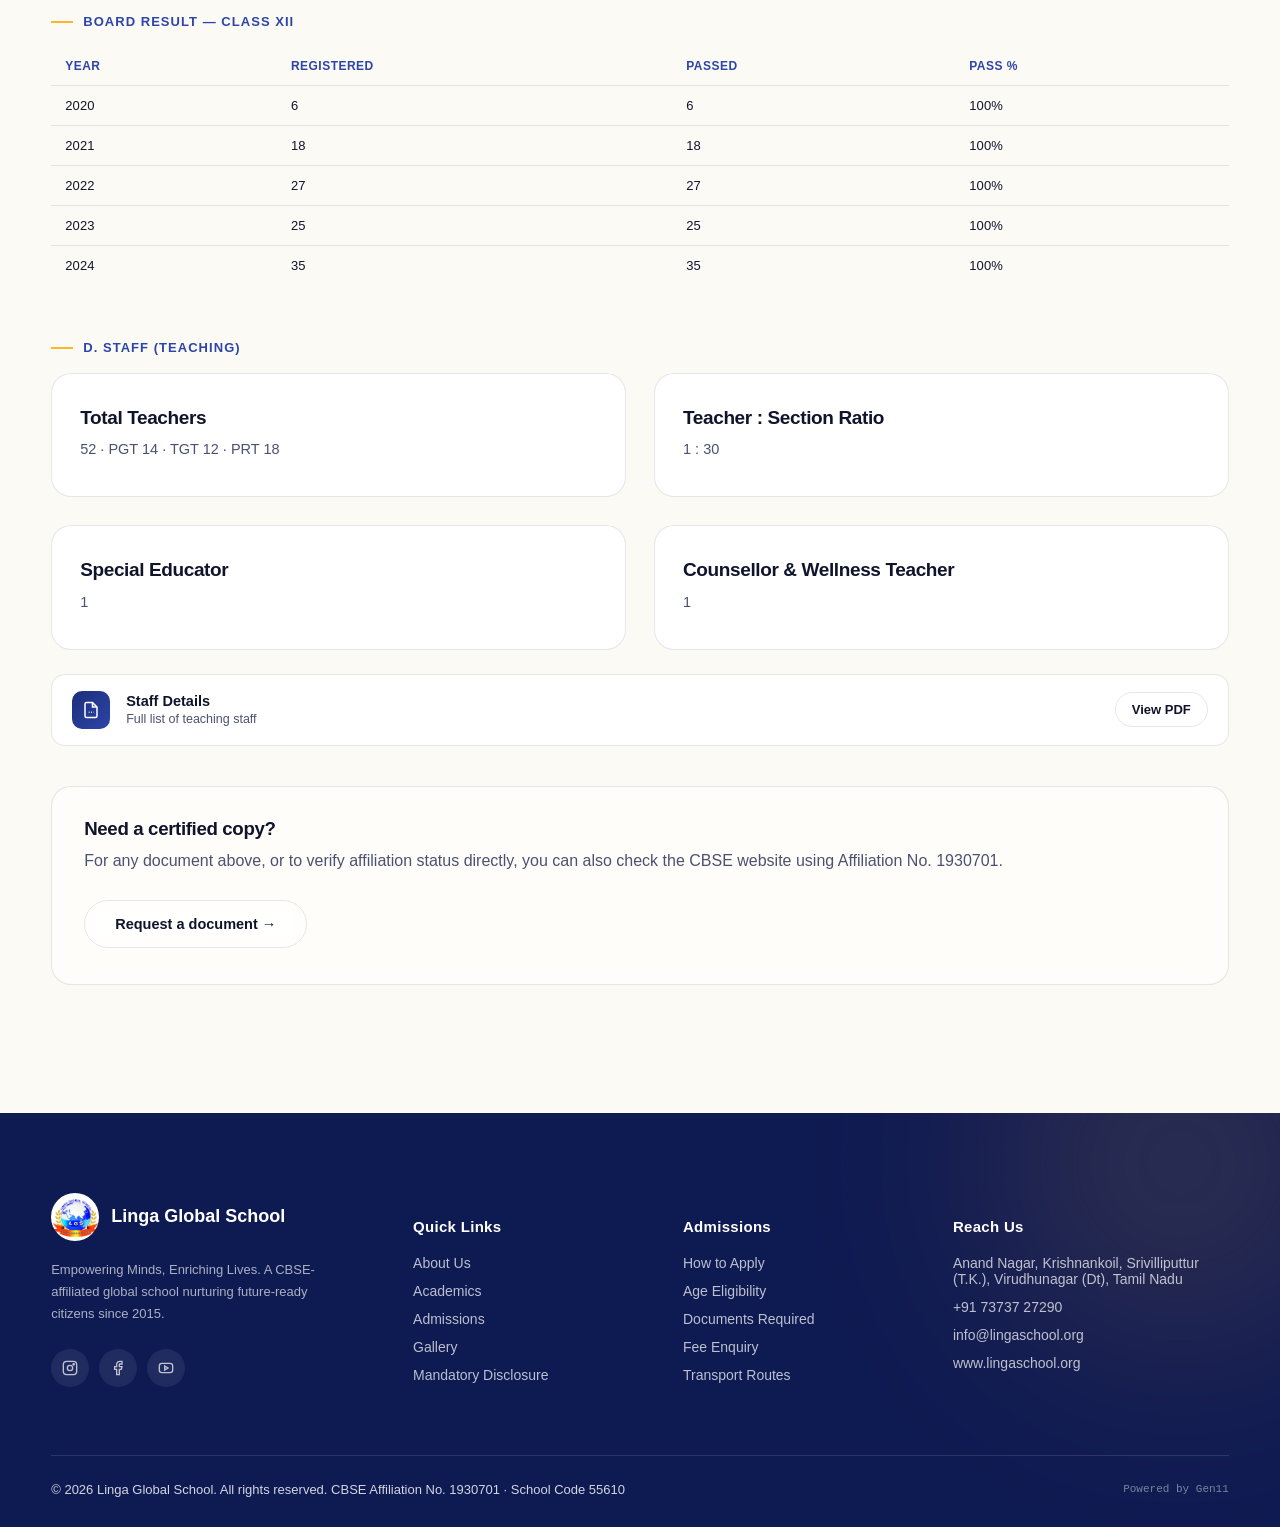
==== commit ceb5ce17: "Update disclosure.html" ====
--- a/disclosure.html
+++ b/disclosure.html
@@ -98,12 +98,12 @@
         <div class="doc-row">
           <span class="doc-icon"><svg viewBox="0 0 24 24" fill="none" stroke="currentColor" stroke-width="2"><path d="M14 2H6a2 2 0 0 0-2 2v16a2 2 0 0 0 2 2h12a2 2 0 0 0 2-2V8z"/><path d="M14 2v6h6"/><path d="M9 15h1M12 15h1M15 15h.5"/></svg></span>
           <div class="doc-info"><b>CBSE Mandatory Disclosure Details</b><span>Official CBSE disclosure format, duly filled</span></div>
-          <a class="btn btn-outline btn-sm" href="assets/documents/mandatory/cbse-mandatory-disclosure-format.pdf" target="_blank" rel="noopener"><span>View PDF</span></a>
+          <a class="btn btn-outline btn-sm" href="assets/documents/mandatory/mand.pdf" target="_blank" rel="noopener"><span>View PDF</span></a>
         </div>
       </div>
     </div>
 
-    <!-- SECTION B -->
+0    <!-- SECTION B -->
     <div class="doc-section" data-reveal>
       <h3 class="doc-heading">B. Documents &amp; Information</h3>
       <div class="doc-list">
--- a/assets/css/style.css
+++ b/assets/css/style.css
@@ -0,0 +1,609 @@
+/* ==========================================================================
+   LINGA GLOBAL SCHOOL — Design System
+   Signature motif: the "Orbit" — concentric rings + a globe, lifted directly
+   from the school's own crest, animated slowly through every section as the
+   site's recurring visual thread (global reach, constant motion, quiet orbit).
+   ========================================================================== */
+
+:root{
+  /* ---- Brand tokens ---- */
+  --yellow:        #FF7A45;   /* Vivid Orange accent */
+  --yellow-dim:    #E63946;   /* Rich Red */
+  --royal:         #1B2E7A;   /* Royal Blue */
+  --royal-deep:    #0E1A52;
+  --royal-soft:    #2E45A8;
+  --gold:          #FFB627;   /* Warm Amber-Yellow */
+  --gold-soft:     #FFD98E;   /* Soft Peach-Yellow */
+
+  /* ---- Light theme surface ---- */
+  --bg:            #FBFAF5;
+  --bg-alt:        #F3EFE2;
+  --surface:       #FFFFFF;
+  --surface-glass: rgba(255,255,255,0.6);
+  --ink:           #10142B;
+  --ink-soft:      #4B5170;
+  --line:          rgba(16,20,43,0.10);
+
+  /* ---- Type ---- */
+  --f-display: 'Sora', sans-serif;
+  --f-body:    'Plus Jakarta Sans', sans-serif;
+  --f-mono:    'JetBrains Mono', monospace;
+  --f-number:  'Archivo Black', sans-serif;
+
+  --radius-sm: 12px;
+  --radius-md: 20px;
+  --radius-lg: 32px;
+  --shadow-1: 0 2px 10px rgba(14,26,82,0.06);
+  --shadow-2: 0 20px 60px -20px rgba(14,26,82,0.25);
+  --ease: cubic-bezier(.22,1,.36,1);
+}
+
+[data-theme="dark"]{
+  --bg:            #070A1C;
+  --bg-alt:        #0C1130;
+  --surface:       #10163A;
+  --surface-glass: rgba(16,22,58,0.55);
+  --ink:           #F4F3EC;
+  --ink-soft:      #B7BCDC;
+  --line:          rgba(255,255,255,0.10);
+  --shadow-2: 0 20px 60px -20px rgba(0,0,0,0.6);
+}
+
+*,*::before,*::after{ box-sizing:border-box; }
+html{ scroll-behavior:smooth; }
+@media (prefers-reduced-motion: reduce){
+  html{ scroll-behavior:auto; }
+  *,*::before,*::after{ animation-duration:.001ms !important; animation-iteration-count:1 !important; transition-duration:.001ms !important; scroll-behavior:auto !important; }
+}
+
+body{
+  margin:0;
+  font-family:var(--f-body);
+  background:var(--bg);
+  color:var(--ink);
+  -webkit-font-smoothing:antialiased;
+  overflow-x:hidden;
+  transition:background .5s var(--ease), color .5s var(--ease);
+}
+body::before{
+  content:'';
+  position:fixed; inset:0; z-index:-1; pointer-events:none;
+  background:
+    radial-gradient(ellipse 1300px 900px at 0% 0%, rgba(255,122,69,.20), transparent 60%),
+    radial-gradient(ellipse 1100px 850px at 50% 35%, rgba(255,182,39,.15), transparent 62%),
+    radial-gradient(ellipse 1200px 950px at 100% 70%, rgba(230,57,70,.14), transparent 60%),
+    radial-gradient(ellipse 1300px 950px at 15% 100%, rgba(27,46,122,.16), transparent 60%);
+}
+[data-theme="dark"] body::before{
+  background:
+    radial-gradient(ellipse 1300px 900px at 0% 0%, rgba(255,122,69,.10), transparent 60%),
+    radial-gradient(ellipse 1100px 850px at 50% 35%, rgba(255,182,39,.08), transparent 62%),
+    radial-gradient(ellipse 1200px 950px at 100% 70%, rgba(230,57,70,.08), transparent 60%),
+    radial-gradient(ellipse 1300px 950px at 15% 100%, rgba(46,69,168,.20), transparent 60%);
+}
+#bgGradient{
+  position:fixed; inset:0; z-index:-1; pointer-events:none;
+  width:100vw; height:100vh; display:block;
+}
+
+img{ max-width:100%; display:block; }
+a{ color:inherit; text-decoration:none; }
+ul{ margin:0; padding:0; list-style:none; }
+button{ font-family:inherit; }
+::selection{ background:var(--gold); color:var(--royal-deep); }
+
+:focus-visible{ outline:2px solid var(--gold); outline-offset:3px; border-radius:4px; }
+
+h1,h2,h3,h4{ font-family:var(--f-display); margin:0; line-height:1.08; letter-spacing:-0.02em; }
+p{ margin:0; }
+
+.container{ width:min(1240px, 92%); margin-inline:auto; position:relative; }
+.container-wide{ width:min(1440px, 94%); margin-inline:auto; position:relative; }
+
+section{ position:relative; padding:clamp(70px,10vw,140px) 0; }
+
+.eyebrow{
+  display:inline-flex; align-items:center; gap:10px;
+  font-family:var(--f-mono); font-size:12.5px; letter-spacing:.14em; text-transform:uppercase;
+  color:var(--royal-soft); font-weight:500;
+}
+[data-theme="dark"] .eyebrow{ color:var(--gold-soft); }
+.eyebrow::before{ content:''; width:26px; height:1px; background:currentColor; opacity:.6; }
+
+.section-head{ max-width:720px; margin-bottom:56px; }
+.section-head h2{ font-size:clamp(30px,4.2vw,50px); margin-top:14px; }
+.section-head p{ margin-top:18px; font-size:17px; color:var(--ink-soft); line-height:1.7; }
+.section-head.center{ margin-inline:auto; text-align:center; }
+
+/* ---- Buttons ---- */
+.btn{
+  display:inline-flex; align-items:center; justify-content:center; gap:8px;
+  font-family:var(--f-body); font-weight:700; font-size:14.5px;
+  padding:15px 30px; border-radius:100px; border:1px solid transparent;
+  cursor:pointer; position:relative; overflow:hidden; white-space:nowrap;
+  transition:transform .35s var(--ease), box-shadow .35s var(--ease), background .35s var(--ease), color .35s var(--ease);
+}
+.btn span{ position:relative; z-index:2; display:inline-flex; align-items:center; gap:8px;}
+.btn-primary{ background:var(--yellow); color:var(--royal-deep); box-shadow:0 10px 30px -10px rgba(255,122,69,.6); }
+.btn-primary:hover{ transform:translateY(-3px); box-shadow:0 16px 34px -10px rgba(255,122,69,.75); }
+.btn-outline{ background:transparent; color:var(--ink); border-color:var(--line); backdrop-filter:blur(6px); }
+.btn-outline:hover{ transform:translateY(-3px); border-color:var(--gold); color:var(--royal-soft); }
+[data-theme="dark"] .btn-outline:hover{ color:var(--gold-soft); }
+.btn-ghost{ background:var(--surface-glass); border-color:var(--line); color:var(--ink); }
+.btn-sm{ padding:10px 20px; font-size:13px; }
+.btn-block{ width:100%; }
+
+/* magnetic wrapper */
+.magnetic{ display:inline-block; }
+
+/* ==========================================================================
+   NAVBAR
+   ========================================================================== */
+.nav{
+  position:fixed; top:0; left:0; right:0; z-index:1000;
+  padding:20px 0;
+  transition:padding .4s var(--ease), background .4s var(--ease), box-shadow .4s var(--ease);
+}
+.nav.scrolled{
+  padding:12px 0;
+  background:var(--surface-glass);
+  backdrop-filter:blur(18px) saturate(160%);
+  box-shadow:var(--shadow-1);
+  border-bottom:1px solid var(--line);
+}
+.nav-inner{ display:flex; align-items:center; justify-content:space-between; gap:20px; width:min(1440px, 94%); margin-inline:auto; }
+.brand{ display:flex; align-items:center; gap:12px; font-family:var(--f-display); font-weight:700; }
+.brand img{ width:44px; height:44px; border-radius:50%; object-fit:cover; box-shadow:0 0 0 3px var(--surface), 0 6px 18px rgba(0,0,0,.15); }
+.brand-text{ display:flex; flex-direction:column; line-height:1.15; }
+.brand-text b{ font-size:16.5px; letter-spacing:-0.01em; }
+.brand-text small{ font-family:var(--f-mono); font-size:10px; letter-spacing:.12em; color:var(--ink-soft); text-transform:uppercase; }
+
+.nav-links{ display:flex; align-items:center; gap:0; }
+.nav-links a{ font-size:13.5px; font-weight:600; padding:10px 11px; border-radius:100px; color:var(--ink-soft); }
+.nav-links a:hover, .nav-links a.active{ color:var(--ink); background:var(--surface-glass); }
+
+.nav-actions{ display:flex; align-items:center; gap:10px; }
+.theme-toggle{
+  width:42px; height:42px; border-radius:50%; border:1px solid var(--line); background:var(--surface-glass);
+  display:flex; align-items:center; justify-content:center; cursor:pointer; color:var(--ink);
+  transition:transform .3s;
+}
+.theme-toggle:hover{ transform:rotate(20deg); }
+.theme-toggle svg{ width:19px; height:19px; }
+.theme-toggle .sun{ display:none; }
+[data-theme="dark"] .theme-toggle .sun{ display:block; }
+[data-theme="dark"] .theme-toggle .moon{ display:none; }
+
+.nav-burger{ display:none; width:42px; height:42px; border-radius:50%; border:1px solid var(--line); background:var(--surface-glass); align-items:center; justify-content:center; cursor:pointer; }
+.nav-burger span{ display:block; width:16px; height:2px; background:var(--ink); position:relative; }
+.nav-burger span::before,.nav-burger span::after{ content:''; position:absolute; left:0; width:16px; height:2px; background:var(--ink); transition:transform .3s; }
+.nav-burger span::before{ top:-5px; } .nav-burger span::after{ top:5px; }
+
+.mobile-panel{
+  position:fixed; inset:0; z-index:999; background:var(--bg); padding:110px 28px 40px;
+  transform:translateY(-100%); transition:transform .5s var(--ease); overflow-y:auto;
+}
+.mobile-panel.open{ transform:translateY(0); }
+.mobile-panel a{ display:block; font-family:var(--f-display); font-size:26px; padding:14px 0; border-bottom:1px solid var(--line); }
+
+@media (max-width: 1300px){
+  .nav-links{ display:none; }
+  .nav-burger{ display:flex; }
+}
+
+/* ==========================================================================
+   ORBIT BACKGROUND SYSTEM (signature motif)
+   ========================================================================== */
+.orbit-field{ position:absolute; inset:0; overflow:hidden; pointer-events:none; z-index:0; }
+.orbit-field svg{ position:absolute; }
+.orb{
+  position:absolute; border-radius:50%; filter:blur(105px); opacity:.58;
+  animation:drift 22s ease-in-out infinite;
+}
+@keyframes drift{
+  0%,100%{ transform:translate(0,0) scale(1); }
+  50%{ transform:translate(30px,-40px) scale(1.08); }
+}
+.orb-yellow{ background:radial-gradient(circle, var(--gold) 0%, var(--yellow) 45%, var(--yellow-dim) 68%, transparent 82%); }
+.orb-blue{ background:radial-gradient(circle, var(--royal-soft) 0%, var(--yellow-dim) 55%, transparent 80%); }
+.orb-gold{ background:radial-gradient(circle, var(--gold-soft) 0%, var(--gold) 50%, var(--yellow) 70%, transparent 84%); }
+
+.ring{
+  position:absolute; border-radius:50%; border:1px solid var(--line);
+  animation:spin 90s linear infinite;
+}
+@keyframes spin{ to{ transform:rotate(360deg); } }
+.ring.reverse{ animation-direction:reverse; }
+
+.star{ position:absolute; width:3px; height:3px; border-radius:50%; background:var(--gold); opacity:.6; animation:twinkle 4s ease-in-out infinite; }
+@keyframes twinkle{ 0%,100%{ opacity:.15; } 50%{ opacity:.9; } }
+
+/* section divider svg wave */
+.divider{ display:block; width:100%; height:auto; }
+
+/* ==========================================================================
+   REVEAL ANIMATIONS
+   ========================================================================== */
+[data-reveal]{ opacity:0; transform:translateY(36px); transition:opacity .9s var(--ease), transform .9s var(--ease); }
+[data-reveal].in{ opacity:1; transform:translateY(0); }
+[data-reveal="scale"]{ transform:scale(.92); }
+[data-reveal="scale"].in{ transform:scale(1); }
+[data-reveal="left"]{ transform:translateX(-40px); }
+[data-reveal="left"].in{ transform:translateX(0); }
+[data-reveal="right"]{ transform:translateX(40px); }
+[data-reveal="right"].in{ transform:translateX(0); }
+[data-reveal="blur"]{ filter:blur(14px); }
+[data-reveal="blur"].in{ filter:blur(0); }
+
+.stagger > *{ transition-delay:calc(var(--i,0) * 90ms); }
+
+/* ==========================================================================
+   GLASS CARD
+   ========================================================================== */
+.glass{
+  background:var(--surface-glass);
+  backdrop-filter:blur(16px) saturate(150%);
+  border:1px solid var(--line);
+  border-radius:var(--radius-md);
+}
+.card{
+  background:var(--surface); border:1px solid var(--line); border-radius:var(--radius-md);
+  padding:34px 28px; transition:transform .45s var(--ease), box-shadow .45s var(--ease), border-color .45s;
+  position:relative; overflow:hidden;
+}
+.card:hover{ transform:translateY(-8px); box-shadow:var(--shadow-2); border-color:transparent; }
+.card .icon-wrap{
+  width:56px; height:56px; border-radius:16px; display:flex; align-items:center; justify-content:center;
+  background:linear-gradient(140deg,var(--yellow),var(--gold)); color:var(--royal-deep); margin-bottom:22px;
+  box-shadow:0 10px 24px -8px rgba(255,122,69,.55);
+}
+.card .icon-wrap svg{ width:26px; height:26px; }
+.card h3{ font-size:19px; margin-bottom:10px; }
+.card p{ color:var(--ink-soft); font-size:14.5px; line-height:1.65; }
+
+/* ==========================================================================
+   HERO
+   ========================================================================== */
+.hero{
+  min-height:100svh; display:flex; align-items:center; position:relative;
+  padding-top:120px; padding-bottom:60px;
+  background:
+    radial-gradient(ellipse 1300px 950px at 5% -15%, rgba(255,122,69,.30), transparent 72%),
+    radial-gradient(ellipse 1100px 850px at 45% 10%, rgba(255,182,39,.24), transparent 74%),
+    radial-gradient(ellipse 1000px 800px at 78% 35%, rgba(230,57,70,.20), transparent 72%),
+    radial-gradient(ellipse 1300px 1000px at 100% 5%, rgba(27,46,122,.24), transparent 72%),
+    var(--bg);
+  overflow:hidden;
+}
+[data-theme="dark"] .hero{
+  background:
+    radial-gradient(ellipse 1300px 950px at 5% -15%, rgba(255,122,69,.16), transparent 72%),
+    radial-gradient(ellipse 1100px 850px at 45% 10%, rgba(255,182,39,.14), transparent 74%),
+    radial-gradient(ellipse 1000px 800px at 78% 35%, rgba(230,57,70,.14), transparent 72%),
+    radial-gradient(ellipse 1300px 1000px at 100% 0%, rgba(46,69,168,.35), transparent 72%),
+    var(--bg);
+}
+.hero-grid{ display:grid; grid-template-columns:1.05fr .95fr; gap:60px; align-items:center; }
+.hero-tag{
+  display:inline-flex; align-items:center; gap:10px; padding:8px 16px 8px 8px; border-radius:100px;
+  background:var(--surface-glass); border:1px solid var(--line); font-size:13px; font-weight:600; margin-bottom:26px;
+}
+.hero-tag img{ width:26px; height:26px; border-radius:50%; }
+.hero h1{ font-size:clamp(42px,6.4vw,80px); }
+.hero h1 .line{ display:block; }
+.hero h1 .accent{ color:var(--royal); position:relative; }
+[data-theme="dark"] .hero h1 .accent{ color:var(--yellow); }
+.hero p.lead{ margin-top:24px; font-size:18px; color:var(--ink-soft); max-width:520px; line-height:1.75; }
+.hero-actions{ display:flex; flex-wrap:wrap; gap:14px; margin-top:34px; }
+.hero-watch{ display:inline-flex; align-items:center; gap:12px; font-weight:700; font-size:14.5px; cursor:pointer; }
+.hero-watch .play{
+  width:46px; height:46px; border-radius:50%; background:var(--royal); color:#fff; display:flex; align-items:center; justify-content:center;
+  box-shadow:0 0 0 6px rgba(27,46,122,.12);
+}
+[data-theme="dark"] .hero-watch .play{ background:var(--gold); color:var(--royal-deep); box-shadow:0 0 0 6px rgba(255,182,39,.15); }
+
+.hero-visual{ position:relative; aspect-ratio:1/1.05; }
+.hero-photo{
+  position:absolute; inset:6%; border-radius:36px; overflow:hidden; box-shadow:var(--shadow-2);
+  border:6px solid var(--surface);
+}
+.hero-photo img{ width:100%; height:100%; object-fit:cover; }
+.hero-orbit-ring{ position:absolute; inset:0; border-radius:50%; border:1px dashed var(--line); animation:spin 60s linear infinite; }
+.hero-orbit-ring.r2{ inset:-8%; animation-duration:80s; animation-direction:reverse; }
+.hero-badge{
+  position:absolute; padding:14px 18px; border-radius:18px; z-index:3;
+  display:flex; align-items:center; gap:12px; box-shadow:var(--shadow-2);
+}
+.hero-badge.badge-1{ top:6%; left:-8%; }
+.hero-badge.badge-2{ bottom:8%; right:-10%; }
+.hero-badge b{ display:block; font-family:var(--f-number); font-size:19px; letter-spacing:-0.01em; }
+.hero-badge span{ font-size:11.5px; color:var(--ink-soft); }
+@media (max-width:980px){
+  .hero-grid{ grid-template-columns:1fr; }
+  .hero-badge{ display:none; }
+}
+
+.stat-strip{
+  margin-top:70px; display:grid; grid-template-columns:repeat(4,1fr); gap:1px;
+  background:var(--line); border-radius:var(--radius-md); overflow:hidden; border:1px solid var(--line);
+}
+.stat-cell{ background:var(--surface); padding:26px 20px; text-align:center; }
+.stat-cell b{ font-family:var(--f-number); font-size:clamp(24px,3vw,34px); color:var(--royal); display:block; letter-spacing:-0.01em; }
+[data-theme="dark"] .stat-cell b{ color:var(--yellow); }
+.stat-cell span{ font-size:12.5px; color:var(--ink-soft); display:block; margin-top:6px; }
+@media (max-width:760px){ .stat-strip{ grid-template-columns:repeat(2,1fr); } }
+
+/* ==========================================================================
+   GRIDS
+   ========================================================================== */
+.grid-2{ display:grid; grid-template-columns:1fr 1fr; gap:28px; }
+.grid-3{ display:grid; grid-template-columns:repeat(3,1fr); gap:26px; }
+.grid-4{ display:grid; grid-template-columns:repeat(4,1fr); gap:22px; }
+@media (max-width:980px){ .grid-3,.grid-4{ grid-template-columns:repeat(2,1fr); } .grid-2{ grid-template-columns:1fr; } }
+@media (max-width:620px){ .grid-3,.grid-4{ grid-template-columns:1fr; } }
+
+/* ==========================================================================
+   TIMELINE
+   ========================================================================== */
+.timeline{ position:relative; padding-left:40px; }
+.timeline::before{ content:''; position:absolute; left:9px; top:6px; bottom:6px; width:2px; background:linear-gradient(var(--gold),var(--royal-soft)); }
+.t-item{ position:relative; padding-bottom:44px; }
+.t-item:last-child{ padding-bottom:0; }
+.t-dot{ position:absolute; left:-40px; top:2px; width:20px; height:20px; border-radius:50%; background:var(--surface); border:3px solid var(--gold); }
+.t-item b{ font-family:var(--f-number); color:var(--royal-soft); font-size:13px; letter-spacing:.02em; }
+[data-theme="dark"] .t-item b{ color:var(--gold-soft); }
+.t-item h4{ font-size:19px; margin:6px 0 8px; }
+.t-item p{ color:var(--ink-soft); font-size:14.5px; line-height:1.65; max-width:600px; }
+
+/* ==========================================================================
+   COUNTERS SECTION
+   ========================================================================== */
+.counter-band{
+  background:linear-gradient(120deg,var(--royal-deep),var(--royal));
+  color:#fff; border-radius:var(--radius-lg); padding:60px 40px; position:relative; overflow:hidden;
+}
+.counter-band .grid-4{ position:relative; z-index:2; }
+.counter-band .stat-cell{ background:transparent; }
+.counter-band .stat-cell b{ color:var(--yellow); }
+.counter-band .stat-cell span{ color:rgba(255,255,255,.7); }
+
+/* ==========================================================================
+   FOUNDER / LEADERSHIP
+   ========================================================================== */
+.founder-wrap{ display:grid; grid-template-columns:.8fr 1.2fr; gap:56px; align-items:center; }
+.founder-photo{ position:relative; }
+.founder-photo .frame{ border-radius:var(--radius-lg); overflow:hidden; border:6px solid var(--surface); box-shadow:var(--shadow-2); }
+.founder-photo .frame img{ width:100%; aspect-ratio:4/5; object-fit:cover; }
+.founder-quote{ font-family:var(--f-display); font-size:22px; line-height:1.5; margin:20px 0 24px; }
+.founder-name{ font-weight:700; font-size:17px; }
+.founder-role{ color:var(--ink-soft); font-size:13.5px; margin-top:2px; }
+@media (max-width:900px){ .founder-wrap{ grid-template-columns:1fr; } }
+
+.leader-card{ text-align:center; }
+.leader-card .photo{ width:110px; height:110px; border-radius:50%; overflow:hidden; margin:0 auto 16px; border:4px solid var(--surface); box-shadow:var(--shadow-1); }
+.leader-card .photo img{ width:100%; height:100%; object-fit:cover; }
+.leader-card h4{ font-size:16px; }
+.leader-card span{ font-size:12.5px; color:var(--ink-soft); font-family:var(--f-mono); text-transform:uppercase; letter-spacing:.06em; }
+
+/* ==========================================================================
+   FOOTER
+   ========================================================================== */
+.footer{
+  background:var(--royal-deep); color:rgba(255,255,255,.82); padding:80px 0 30px; position:relative; overflow:hidden;
+}
+.footer a{ color:rgba(255,255,255,.72); transition:color .3s; }
+.footer a:hover{ color:var(--yellow); }
+.footer-grid{ display:grid; grid-template-columns:1.4fr 1fr 1fr 1.2fr; gap:40px; position:relative; z-index:2; }
+.footer h5{ color:#fff; font-family:var(--f-display); font-size:15px; margin-bottom:20px; letter-spacing:.02em; }
+.footer li{ margin-bottom:12px; font-size:14px; }
+.footer-brand{ display:flex; align-items:center; gap:12px; margin-bottom:18px; }
+.footer-brand img{ width:48px; height:48px; border-radius:50%; }
+.footer-brand b{ font-family:var(--f-display); color:#fff; font-size:18px; }
+.footer-bottom{ margin-top:60px; padding-top:26px; border-top:1px solid rgba(255,255,255,.12); display:flex; justify-content:space-between; align-items:center; flex-wrap:wrap; gap:16px; font-size:13px; position:relative; z-index:2; }
+.socials{ display:flex; gap:10px; }
+.socials a{ width:38px; height:38px; border-radius:50%; background:rgba(255,255,255,.08); display:flex; align-items:center; justify-content:center; }
+.socials a:hover{ background:var(--yellow); color:var(--royal-deep); }
+.socials svg{ width:16px; height:16px; }
+.back-top{
+  position:fixed; right:26px; bottom:26px; width:50px; height:50px; border-radius:50%;
+  background:var(--yellow); color:var(--royal-deep); display:flex; align-items:center; justify-content:center;
+  box-shadow:0 10px 24px -6px rgba(255,122,69,.6); z-index:500; opacity:0; pointer-events:none; transform:translateY(20px);
+  transition:opacity .4s, transform .4s; cursor:pointer;
+}
+.back-top.show{ opacity:1; pointer-events:auto; transform:translateY(0); }
+.credit{ font-family:var(--f-mono); font-size:11px; opacity:.55; }
+@media (max-width:900px){ .footer-grid{ grid-template-columns:1fr 1fr; } }
+@media (max-width:560px){ .footer-grid{ grid-template-columns:1fr; } }
+
+/* ==========================================================================
+   PAGE HERO (inner pages)
+   ========================================================================== */
+.page-hero{
+  padding:170px 0 80px; position:relative; overflow:hidden;
+  background:
+    radial-gradient(ellipse 1100px 750px at 92% -15%, rgba(255,122,69,.26), transparent 70%),
+    radial-gradient(ellipse 950px 650px at 50% 10%, rgba(255,182,39,.20), transparent 72%),
+    radial-gradient(ellipse 900px 650px at 15% 40%, rgba(230,57,70,.16), transparent 70%),
+    radial-gradient(ellipse 950px 700px at 0% 0%, rgba(27,46,122,.20), transparent 68%),
+    var(--bg);
+}
+[data-theme="dark"] .page-hero{
+  background:
+    radial-gradient(ellipse 1100px 750px at 92% -15%, rgba(255,122,69,.14), transparent 70%),
+    radial-gradient(ellipse 950px 650px at 50% 10%, rgba(255,182,39,.12), transparent 72%),
+    radial-gradient(ellipse 900px 650px at 15% 40%, rgba(230,57,70,.10), transparent 70%),
+    radial-gradient(ellipse 950px 700px at 0% 0%, rgba(46,69,168,.28), transparent 68%),
+    var(--bg);
+}
+.page-hero .eyebrow{ margin-bottom:16px; }
+.page-hero h1{ font-size:clamp(36px,5.5vw,64px); max-width:820px; }
+.page-hero p{ margin-top:20px; font-size:17px; color:var(--ink-soft); max-width:600px; line-height:1.7; }
+.crumb{ display:flex; gap:8px; align-items:center; font-size:13px; color:var(--ink-soft); margin-bottom:20px; font-family:var(--f-mono); }
+
+/* ==========================================================================
+   TABS / PILLS
+   ========================================================================== */
+.pill-row{ display:flex; flex-wrap:wrap; gap:10px; margin-bottom:40px; }
+.pill{
+  padding:10px 20px; border-radius:100px; border:1px solid var(--line); font-size:13.5px; font-weight:600;
+  cursor:pointer; background:var(--surface); color:var(--ink-soft); transition:.3s;
+}
+.pill:hover{ border-color:var(--gold); }
+.pill.active{ background:var(--royal); color:#fff; border-color:var(--royal); }
+[data-theme="dark"] .pill.active{ background:var(--yellow); color:var(--royal-deep); }
+
+/* ==========================================================================
+   ACCORDION
+   ========================================================================== */
+.accordion-item{ border-bottom:1px solid var(--line); }
+.accordion-head{ display:flex; justify-content:space-between; align-items:center; padding:22px 4px; cursor:pointer; gap:20px; }
+.accordion-head h4{ font-size:17px; }
+.accordion-head .plus{ width:26px; height:26px; border-radius:50%; border:1px solid var(--line); display:flex; align-items:center; justify-content:center; flex-shrink:0; transition:transform .4s var(--ease); position:relative; }
+.accordion-head .plus::before,.accordion-head .plus::after{ content:''; position:absolute; background:var(--ink); }
+.accordion-head .plus::before{ width:10px; height:1.5px; }
+.accordion-head .plus::after{ width:1.5px; height:10px; transition:opacity .3s; }
+.accordion-item.open .plus{ transform:rotate(45deg); background:var(--yellow); }
+.accordion-item.open .plus::before, .accordion-item.open .plus::after{ background:var(--royal-deep); }
+.accordion-body{ max-height:0; overflow:hidden; transition:max-height .5s var(--ease); }
+.accordion-body-in{ padding:0 4px 26px; color:var(--ink-soft); font-size:14.5px; line-height:1.75; }
+
+/* ==========================================================================
+   FORMS
+   ========================================================================== */
+.field{ margin-bottom:18px; }
+.field label{ display:block; font-size:13px; font-weight:700; margin-bottom:8px; }
+.field input, .field select, .field textarea{
+  width:100%; padding:14px 16px; border-radius:12px; border:1px solid var(--line); background:var(--surface);
+  color:var(--ink); font-family:inherit; font-size:14.5px; transition:border-color .3s, box-shadow .3s;
+}
+.field input:focus, .field select:focus, .field textarea:focus{ border-color:var(--gold); box-shadow:0 0 0 4px rgba(255,182,39,.15); outline:none; }
+.field textarea{ resize:vertical; min-height:110px; }
+
+/* ==========================================================================
+   MISC helpers
+   ========================================================================== */
+.text-royal{ color:var(--royal); } [data-theme="dark"] .text-royal{ color:var(--yellow); }
+.mt-8{ margin-top:8px; } .mt-16{ margin-top:16px; } .mt-24{ margin-top:24px; } .mt-40{ margin-top:40px; }
+.flex{ display:flex; } .items-center{ align-items:center; } .justify-between{ justify-content:space-between; } .gap-10{ gap:10px; }
+.muted{ color:var(--ink-soft); }
+.small{ font-size:13px; }
+.tag{ display:inline-block; padding:5px 12px; border-radius:100px; background:var(--surface-glass); border:1px solid var(--line); font-size:11.5px; font-weight:700; letter-spacing:.04em; text-transform:uppercase; font-family:var(--f-mono); }
+
+.loader{
+  position:fixed; inset:0; z-index:3000; background:var(--royal-deep); display:flex; align-items:center; justify-content:center;
+  transition:opacity .7s var(--ease), visibility .7s var(--ease);
+}
+.loader.hide{ opacity:0; visibility:hidden; }
+.loader-globe{ width:64px; height:64px; border-radius:50%; border:3px solid rgba(255,122,69,.25); border-top-color:var(--yellow); animation:spin 1s linear infinite; }
+
+/* ==========================================================================
+   CONTACT PAGE — balanced layout, blended panel, gradient polish
+   ========================================================================== */
+.contact-layout{ display:grid; grid-template-columns:.92fr 1.08fr; gap:32px; align-items:stretch; }
+
+.contact-info-grid{ display:grid; grid-template-columns:1fr 1fr; gap:16px; align-content:start; }
+.contact-info-grid .card{ padding:26px 22px; }
+.contact-info-grid .card:last-child:nth-child(odd){ grid-column:1 / -1; }
+
+/* single seamless glass panel: map + form blended into one rounded block,
+   no dead gap between them */
+.contact-panel{
+  position:relative; display:flex; flex-direction:column; overflow:hidden;
+  border-radius:var(--radius-lg);
+  border:1px solid transparent;
+  background:
+    linear-gradient(var(--surface-glass), var(--surface-glass)) padding-box,
+    linear-gradient(150deg, var(--yellow), var(--gold-soft), var(--royal-soft)) border-box;
+  backdrop-filter:blur(18px) saturate(160%);
+  box-shadow:var(--shadow-1);
+}
+.contact-map{ position:relative; line-height:0; }
+.contact-map iframe{ width:100%; height:230px; border:0; display:block; filter:saturate(1.05); }
+[data-theme="dark"] .contact-map iframe{ filter:invert(0.92) grayscale(.28) contrast(0.9); }
+.contact-map::after{
+  content:''; position:absolute; inset:0; pointer-events:none;
+  background:linear-gradient(180deg, rgba(0,0,0,0) 55%, var(--surface) 130%);
+  opacity:.35;
+}
+.contact-form{ padding:34px 32px 32px; }
+.contact-form h3{ margin-bottom:4px; }
+
+@media (max-width:980px){
+  .contact-layout{ grid-template-columns:1fr; }
+}
+@media (max-width:560px){
+  .contact-info-grid{ grid-template-columns:1fr; }
+  .contact-info-grid .card:last-child:nth-child(odd){ grid-column:auto; }
+}
+
+/* ==========================================================================
+   ADMISSIONS — tighten vertical rhythm + gradient-bordered apply card
+   ========================================================================== */
+#apply{ padding-top:36px; }
+#apply form.glass{
+  position:relative;
+  border:1px solid transparent;
+  background:
+    linear-gradient(var(--surface-glass), var(--surface-glass)) padding-box,
+    linear-gradient(150deg, var(--yellow), var(--gold-soft), var(--royal-soft)) border-box;
+  box-shadow:var(--shadow-1);
+}
+
+/* ==========================================================================
+   FORM SUBMISSION MESSAGES — rounded, gradient-tinted status pills
+   ========================================================================== */
+.form-msg{
+  margin-top:16px; padding:13px 18px; border-radius:100px; text-align:center;
+  font-weight:600; font-size:13.5px; line-height:1.5; transition:background .3s, color .3s, border-color .3s;
+  border:1px solid var(--line); background:var(--surface-glass);
+}
+.form-msg.success{
+  background:linear-gradient(135deg, rgba(46,204,113,.16), rgba(46,204,113,.05));
+  color:#1a7a42; border-color:rgba(46,204,113,.35);
+}
+[data-theme="dark"] .form-msg.success{ color:#7CEBA8; }
+.form-msg.error{
+  background:linear-gradient(135deg, rgba(214,69,69,.16), rgba(214,69,69,.05));
+  color:#a83232; border-color:rgba(214,69,69,.35);
+}
+[data-theme="dark"] .form-msg.error{ color:#FF9AA6; }
+
+.btn:disabled{ opacity:.7; cursor:not-allowed; transform:none !important; }
+
+/* Mandatory Disclosure — document list */
+.doc-section{ margin-top:56px; }
+.doc-section h3.doc-heading{
+  font-size:13px; letter-spacing:.08em; text-transform:uppercase;
+  color:var(--royal-soft); font-weight:700; margin-bottom:18px;
+  display:flex; align-items:center; gap:10px;
+}
+[data-theme="dark"] .doc-section h3.doc-heading{ color:var(--gold-soft); }
+.doc-section h3.doc-heading::before{
+  content:''; width:22px; height:2px; background:var(--gold); flex:none;
+}
+.doc-list{ display:flex; flex-direction:column; gap:12px; }
+.doc-row{
+  display:flex; align-items:center; gap:16px;
+  padding:16px 20px; border:1px solid var(--line); border-radius:14px;
+  background:var(--surface); transition:transform .3s var(--ease), box-shadow .3s var(--ease), border-color .3s;
+}
+.doc-row:hover{ transform:translateY(-3px); box-shadow:var(--shadow-2); border-color:transparent; }
+.doc-row .doc-icon{
+  width:38px; height:38px; border-radius:10px; flex:none;
+  background:linear-gradient(135deg, var(--royal), var(--royal-soft));
+  display:flex; align-items:center; justify-content:center;
+}
+.doc-row .doc-icon svg{ width:18px; height:18px; stroke:#fff; }
+.doc-row .doc-info{ flex:1; min-width:0; }
+.doc-row .doc-info b{ font-size:14.5px; display:block; }
+.doc-row .doc-info span{ font-size:12.5px; color:var(--ink-soft); }
+.doc-row .btn{ flex:none; padding:9px 16px; font-size:13px; }
+.doc-table-wrap{ overflow-x:auto; margin-top:18px; }
+table.doc-table{ width:100%; border-collapse:collapse; font-size:13.5px; }
+table.doc-table th, table.doc-table td{
+  padding:12px 14px; text-align:left; border-bottom:1px solid var(--line); white-space:nowrap;
+}
+table.doc-table td{ font-family:var(--f-number); font-size:13px; letter-spacing:.01em; }
+table.doc-table th{ color:var(--royal-soft); font-weight:700; font-size:12px; text-transform:uppercase; letter-spacing:.04em; }
+[data-theme="dark"] table.doc-table th{ color:var(--gold-soft); }
+table.doc-table tr:last-child td{ border-bottom:none; }
